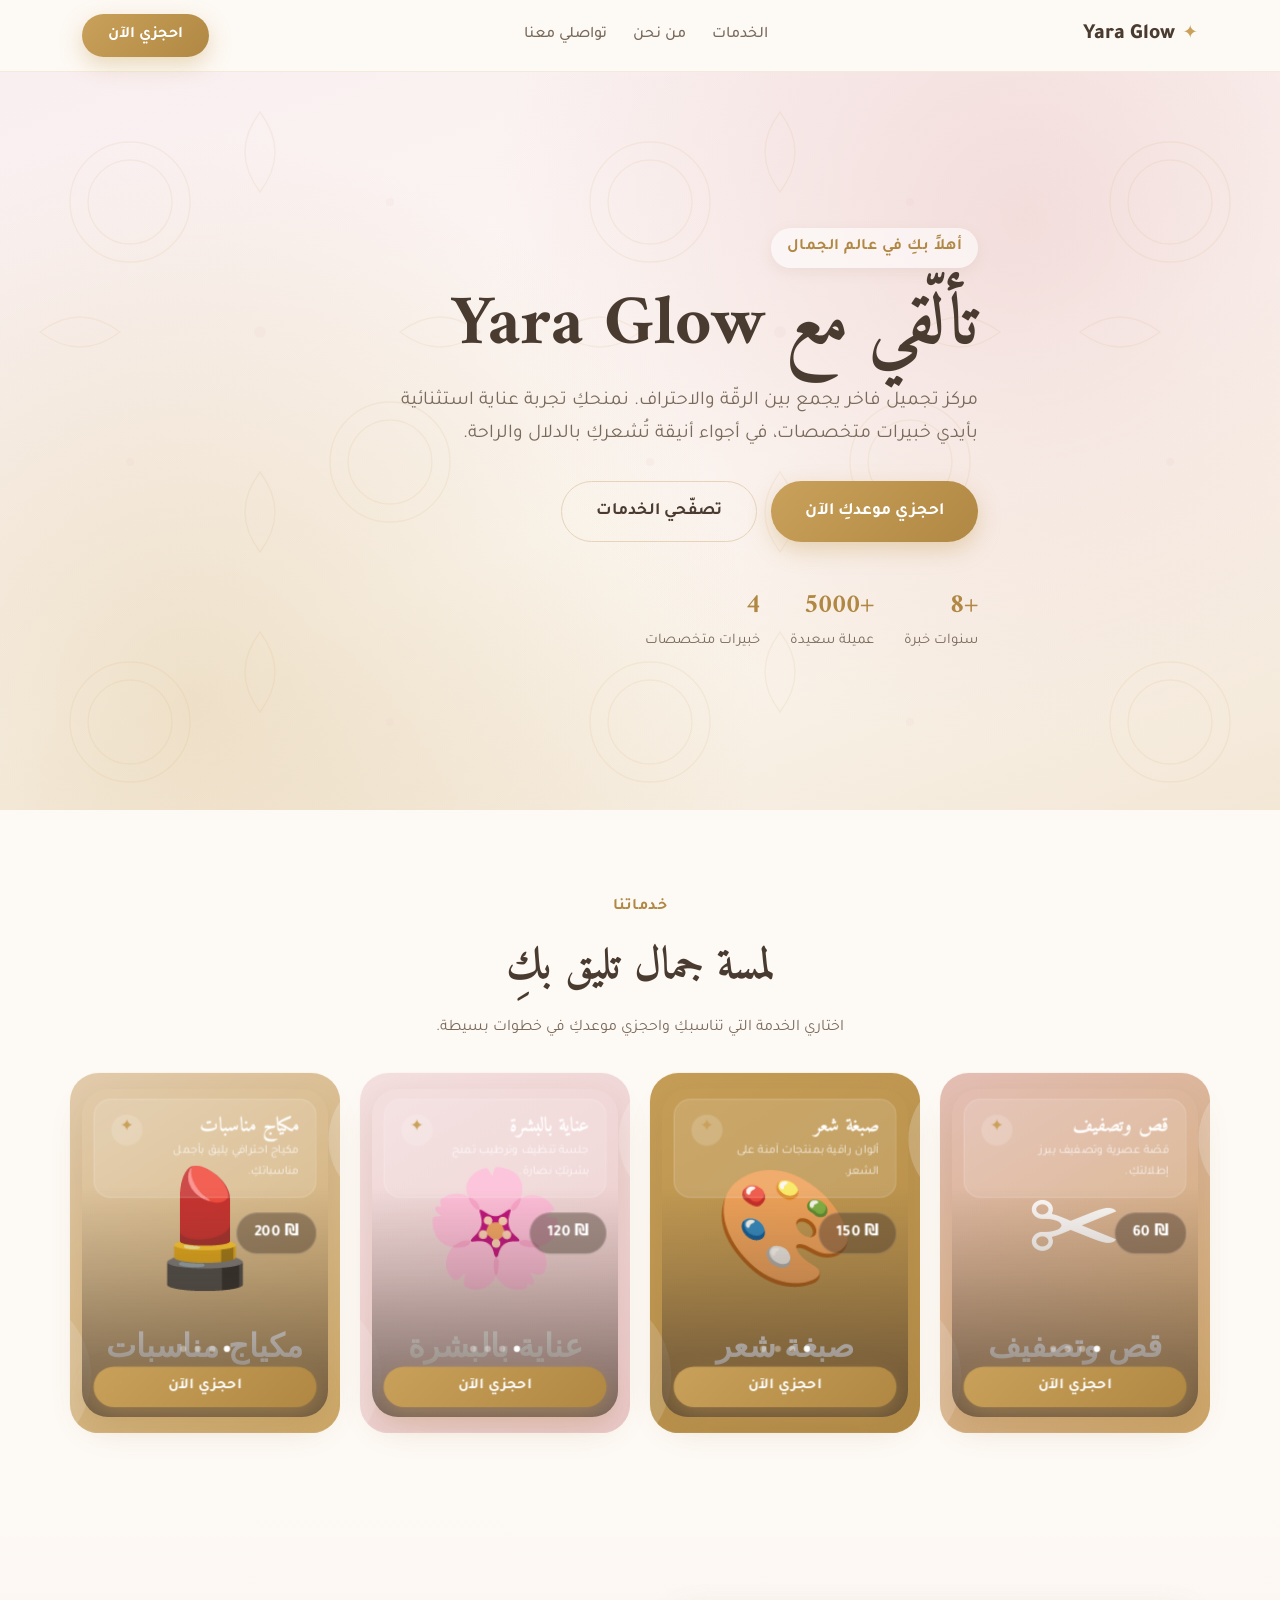
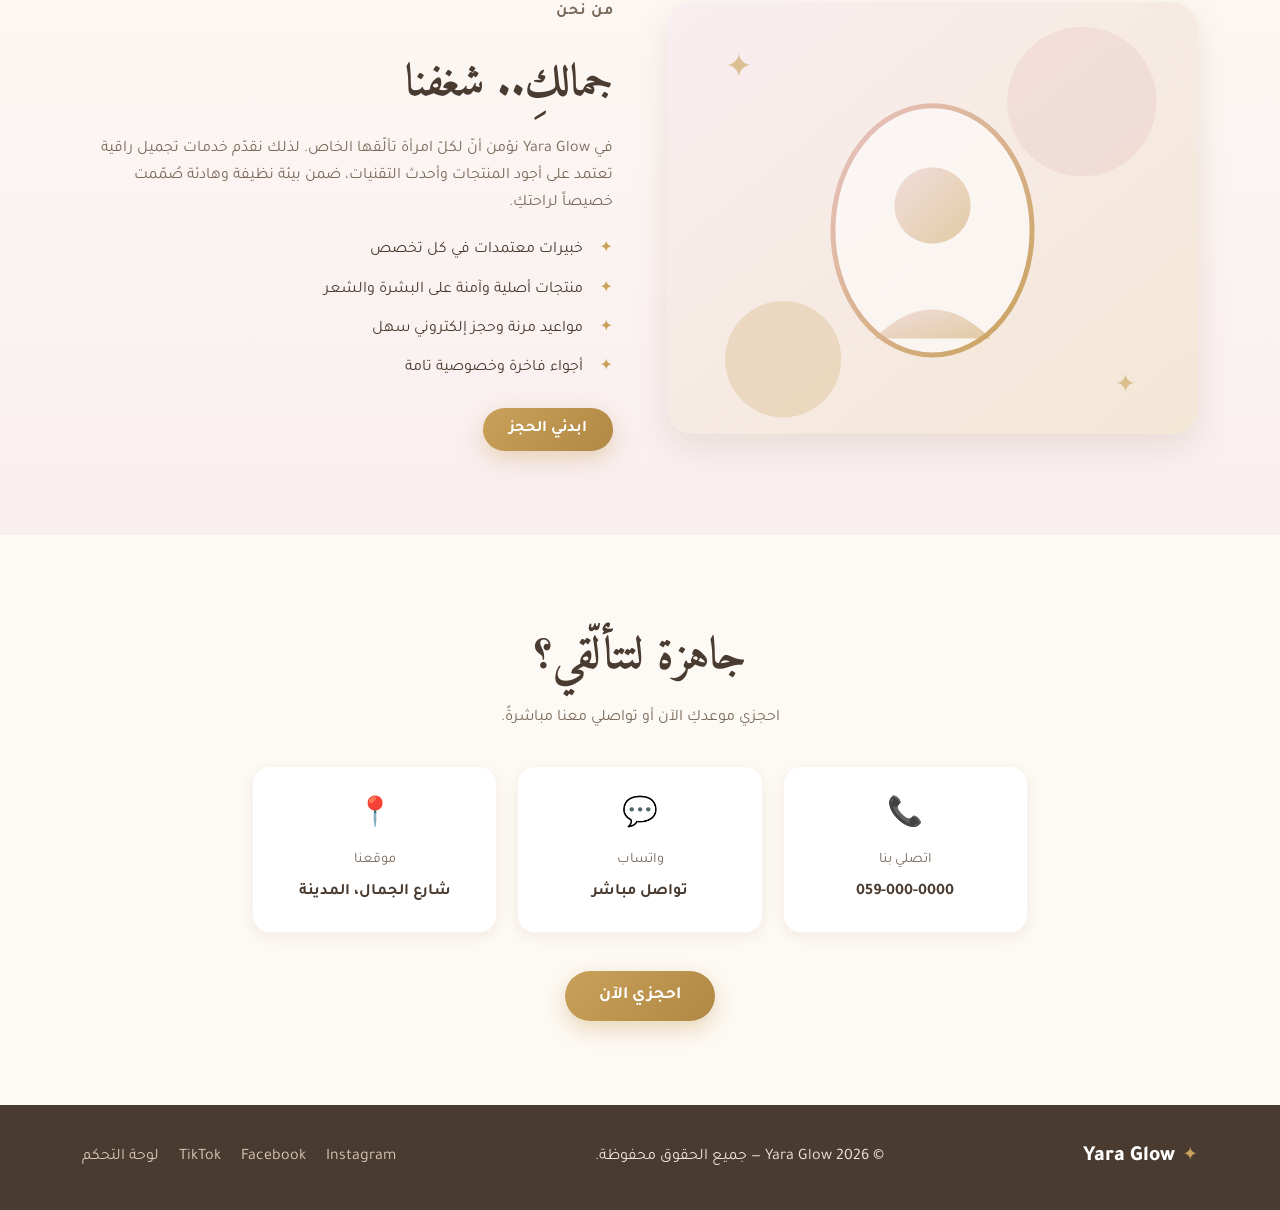
==== index.html @ 736b21a4 "لوحة تحكم احترافية: تنبيهات صوتية، نافذة تفاصيل، إعدادات كاملة، رفع صور، مستخدمون - تباعد أكبر لبطاق" ====
<!DOCTYPE html>
<html lang="ar" dir="rtl">
<head>
  <meta charset="UTF-8" />
  <meta name="viewport" content="width=device-width, initial-scale=1.0" />
  <meta name="description" content="Yara Glow — مركز تجميل فاخر يقدم خدمات العناية بالشعر والبشرة والمكياج بأيدي خبيرات محترفات. احجزي موعدك الآن." />
  <title>Yara Glow | مركز تجميل فاخر</title>
  <link rel="preconnect" href="https://fonts.googleapis.com" />
  <link rel="preconnect" href="https://fonts.gstatic.com" crossorigin />
  <link href="https://fonts.googleapis.com/css2?family=Tajawal:wght@300;400;500;700;800&family=Amiri:wght@400;700&display=swap" rel="stylesheet" />
  <link rel="stylesheet" href="css/styles.css?v=8" />
</head>
<body>

  <!-- ===== Header / Navbar ===== -->
  <header class="site-header" id="top">
    <div class="container header-inner">
      <a href="#top" class="brand">
        <span class="brand-mark">✦</span>
        <span class="brand-name">Yara <em>Glow</em></span>
      </a>
      <nav class="main-nav" aria-label="التنقل الرئيسي">
        <a href="#services">الخدمات</a>
        <a href="#about">من نحن</a>
        <a href="#contact">تواصلي معنا</a>
      </nav>
      <button class="btn btn-primary btn-nav" data-open-booking>احجزي الآن</button>
    </div>
  </header>

  <!-- ===== Hero ===== -->
  <section class="hero">
    <div class="hero-overlay"></div>
    <div class="container hero-content">
      <p class="hero-eyebrow" id="s-heroEyebrow">أهلاً بكِ في عالم الجمال</p>
      <h1 class="hero-title" id="s-heroTitle">تألّقي مع <span>Yara Glow</span></h1>
      <p class="hero-sub" id="s-heroSub">
        مركز تجميل فاخر يجمع بين الرقّة والاحتراف. نمنحكِ تجربة عناية استثنائية
        بأيدي خبيرات متخصصات، في أجواء أنيقة تُشعركِ بالدلال والراحة.
      </p>
      <div class="hero-actions">
        <button class="btn btn-primary btn-lg" data-open-booking>احجزي موعدكِ الآن</button>
        <a href="#services" class="btn btn-ghost btn-lg">تصفّحي الخدمات</a>
      </div>
      <div class="hero-badges">
        <div class="badge"><strong>+8</strong><span>سنوات خبرة</span></div>
        <div class="badge"><strong>+5000</strong><span>عميلة سعيدة</span></div>
        <div class="badge"><strong>4</strong><span>خبيرات متخصصات</span></div>
      </div>
    </div>
  </section>

  <!-- ===== Services ===== -->
  <section class="services" id="services">
    <div class="container">
      <div class="section-head">
        <p class="section-eyebrow">خدماتنا</p>
        <h2 class="section-title" id="s-servicesTitle">لمسة جمال تليق بكِ</h2>
        <p class="section-desc" id="s-servicesDesc">اختاري الخدمة التي تناسبكِ واحجزي موعدكِ في خطوات بسيطة.</p>
      </div>
      <div class="services-grid" id="servicesGrid"><!-- injected by JS --></div>
    </div>
  </section>

  <!-- ===== About ===== -->
  <section class="about" id="about">
    <div class="container about-inner">
      <div class="about-media">
        <img src="assets/about.svg" alt="أجواء مركز Yara Glow الأنيقة" loading="lazy" />
      </div>
      <div class="about-text">
        <p class="section-eyebrow">من نحن</p>
        <h2 class="section-title" id="s-aboutTitle">جمالكِ.. شغفنا</h2>
        <p id="s-aboutText">
          في <strong>Yara Glow</strong> نؤمن أنّ لكلّ امرأة تألّقها الخاص. لذلك نقدّم
          خدمات تجميل راقية تعتمد على أجود المنتجات وأحدث التقنيات، ضمن بيئة نظيفة
          وهادئة صُمّمت خصيصاً لراحتكِ.
        </p>
        <ul class="about-list">
          <li>خبيرات معتمدات في كل تخصص</li>
          <li>منتجات أصلية وآمنة على البشرة والشعر</li>
          <li>مواعيد مرنة وحجز إلكتروني سهل</li>
          <li>أجواء فاخرة وخصوصية تامة</li>
        </ul>
        <button class="btn btn-primary" data-open-booking>ابدئي الحجز</button>
      </div>
    </div>
  </section>

  <!-- ===== Contact / CTA ===== -->
  <section class="contact" id="contact">
    <div class="container contact-inner">
      <h2 class="section-title">جاهزة لتتألّقي؟</h2>
      <p>احجزي موعدكِ الآن أو تواصلي معنا مباشرةً.</p>
      <div class="contact-info">
        <a href="tel:059-000-0000" class="contact-card" id="s-phoneLink">
          <span class="ci-icon">📞</span>
          <span class="ci-label">اتصلي بنا</span>
          <span class="ci-value" id="s-contactPhone">059-000-0000</span>
        </a>
        <a href="https://wa.me/970590000000" class="contact-card" id="s-whatsappLink" target="_blank" rel="noopener">
          <span class="ci-icon">💬</span>
          <span class="ci-label">واتساب</span>
          <span class="ci-value">تواصل مباشر</span>
        </a>
        <div class="contact-card">
          <span class="ci-icon">📍</span>
          <span class="ci-label">موقعنا</span>
          <span class="ci-value" id="s-contactAddress">شارع الجمال، المدينة</span>
        </div>
      </div>
      <button class="btn btn-primary btn-lg" data-open-booking>احجزي الآن</button>
    </div>
  </section>

  <!-- ===== Footer ===== -->
  <footer class="site-footer">
    <div class="container footer-inner">
      <div class="brand">
        <span class="brand-mark">✦</span>
        <span class="brand-name">Yara <em>Glow</em></span>
      </div>
      <p>© <span id="year"></span> Yara Glow — جميع الحقوق محفوظة.</p>
      <div class="footer-social">
        <a href="#" aria-label="إنستغرام">Instagram</a>
        <a href="#" aria-label="فيسبوك">Facebook</a>
        <a href="#" aria-label="تيك توك">TikTok</a>
        <a href="admin.html" aria-label="لوحة التحكم">لوحة التحكم</a>
      </div>
    </div>
  </footer>

  <!-- ===== Booking Modal ===== -->
  <div class="modal" id="bookingModal" aria-hidden="true" role="dialog" aria-modal="true" aria-labelledby="modalTitle">
    <div class="modal-backdrop" data-close-booking></div>
    <div class="modal-dialog">
      <button class="modal-close" data-close-booking aria-label="إغلاق">✕</button>

      <div class="wizard-head">
        <h3 id="modalTitle" class="wizard-title">احجزي موعدكِ</h3>
        <div class="steps" id="stepsIndicator">
          <div class="step is-active" data-step="1"><span>1</span><em>الخدمة</em></div>
          <div class="step" data-step="2"><span>2</span><em>المزوّدة</em></div>
          <div class="step" data-step="3"><span>3</span><em>التاريخ</em></div>
          <div class="step" data-step="4"><span>4</span><em>الوقت</em></div>
          <div class="step" data-step="5"><span>5</span><em>البيانات</em></div>
        </div>
      </div>

      <div class="wizard-body">
        <!-- Step 1: Service -->
        <div class="wizard-step is-active" data-step-panel="1">
          <p class="step-hint">اختاري الخدمة التي ترغبين بها:</p>
          <div class="option-grid" id="serviceOptions"></div>
        </div>

        <!-- Step 2: Provider -->
        <div class="wizard-step" data-step-panel="2">
          <p class="step-hint">المزوّدة المتاحة لهذه الخدمة:</p>
          <div class="option-grid" id="providerOptions"></div>
        </div>

        <!-- Step 3: Date -->
        <div class="wizard-step" data-step-panel="3">
          <p class="step-hint">اختاري تاريخاً من الأيام القادمة:</p>
          <div class="calendar" id="calendar"></div>
        </div>

        <!-- Step 4: Time -->
        <div class="wizard-step" data-step-panel="4">
          <p class="step-hint">اختاري الوقت المناسب لكِ:</p>
          <div class="time-grid" id="timeSlots"></div>
          <div class="empty-times" id="emptyTimes" hidden>لا توجد أوقات متاحة في هذا اليوم، الرجاء اختيار يوم آخر.</div>
        </div>

        <!-- Step 5: Customer details + summary -->
        <div class="wizard-step" data-step-panel="5">
          <div class="review-summary" id="reviewSummary"></div>
          <p class="step-hint">أكملي بياناتكِ لتأكيد الحجز:</p>
          <div class="cust-fields">
            <label class="field">
              <span>الاسم <em>*</em></span>
              <input type="text" id="custName" placeholder="اكتبي اسمكِ الكامل" autocomplete="name" required />
            </label>
            <label class="field">
              <span>رقم الهاتف <em>*</em></span>
              <input type="tel" id="custPhone" placeholder="05x-xxx-xxxx" autocomplete="tel" required />
            </label>
          </div>
          <label class="field field-full">
            <span>ملاحظات <em>(اختياري)</em></span>
            <textarea id="custNotes" rows="3" placeholder="أي تفاصيل تودّين إخبارنا بها..."></textarea>
          </label>
          <p class="form-error" id="formError" hidden></p>
        </div>

        <!-- Confirmation -->
        <div class="wizard-step" data-step-panel="done">
          <div class="booking-success">
            <div class="success-icon">✓</div>
            <h4>تم تأكيد حجزكِ بنجاح!</h4>
            <div class="summary" id="bookingSummary"></div>
            <p class="success-note">سنراسلكِ لتأكيد الموعد. نتطلّع لرؤيتكِ في Yara Glow ✦</p>
            <button class="btn btn-primary" data-close-booking>تم</button>
          </div>
        </div>
      </div>

      <div class="wizard-foot" id="wizardFoot">
        <button class="btn btn-ghost" id="btnBack" disabled>السابق</button>
        <div class="selection-recap" id="selectionRecap"></div>
        <button class="btn btn-primary" id="btnNext" disabled>التالي</button>
      </div>
    </div>
  </div>

  <script src="js/data.js?v=8"></script>
  <script src="js/app.js?v=8"></script>
</body>
</html>
---- css/styles.css ----
/* ===== Yara Glow — Stylesheet (RTL) ===== */
:root {
  --beige-50: #fdf9f4;
  --beige-100: #f7efe4;
  --beige: #f3e7d6;
  --sand: #e7d3ba;
  --gold: #c9a15a;
  --gold-dark: #b08843;
  --rose: #e9c4c4;
  --rose-soft: #f6e4e4;
  --blush: #f9eef0;
  --ink: #4a3b30;
  --ink-soft: #7a6a5c;
  --white: #ffffff;
  --shadow-sm: 0 4px 14px rgba(150, 120, 80, .10);
  --shadow-md: 0 12px 32px rgba(150, 120, 80, .16);
  --shadow-lg: 0 24px 60px rgba(120, 95, 60, .22);
  --radius: 18px;
  --radius-lg: 26px;
  --font: "Tajawal", system-ui, sans-serif;
  --font-display: "Amiri", "Tajawal", serif;
  --maxw: 1160px;
}

* { box-sizing: border-box; margin: 0; padding: 0; }

html { scroll-behavior: smooth; }

body {
  font-family: var(--font);
  color: var(--ink);
  background: var(--beige-50);
  line-height: 1.7;
  -webkit-font-smoothing: antialiased;
  overflow-x: hidden;
}

.container { width: 100%; max-width: var(--maxw); margin-inline: auto; padding-inline: 22px; }

img { max-width: 100%; display: block; }

a { color: inherit; text-decoration: none; }

/* ===== Buttons ===== */
.btn {
  font-family: var(--font);
  font-weight: 700;
  font-size: 1rem;
  border: none;
  cursor: pointer;
  border-radius: 999px;
  padding: 12px 26px;
  transition: transform .18s ease, box-shadow .2s ease, background .2s ease, color .2s ease;
  white-space: nowrap;
}
.btn:active { transform: translateY(1px) scale(.99); }
.btn-primary {
  background: linear-gradient(135deg, var(--gold), var(--gold-dark));
  color: #fff;
  box-shadow: 0 8px 22px rgba(201, 161, 90, .38);
}
.btn-primary:hover { box-shadow: 0 12px 30px rgba(201, 161, 90, .5); transform: translateY(-2px); }
.btn-ghost {
  background: transparent;
  color: var(--ink);
  border: 1.5px solid var(--sand);
}
.btn-ghost:hover { background: var(--beige); border-color: var(--gold); }
.btn-lg { padding: 15px 34px; font-size: 1.08rem; }
.btn[disabled] { opacity: .4; cursor: not-allowed; transform: none; box-shadow: none; }

/* ===== Header ===== */
.site-header {
  position: sticky; top: 0; z-index: 50;
  background: rgba(253, 249, 244, .82);
  backdrop-filter: blur(12px);
  border-bottom: 1px solid rgba(201, 161, 90, .16);
}
.header-inner { display: flex; align-items: center; justify-content: space-between; gap: 18px; padding-block: 14px; }
.brand { display: flex; align-items: center; gap: 8px; font-weight: 800; font-size: 1.35rem; }
.brand-mark { color: var(--gold); font-size: 1.15rem; }
.brand-name em { font-style: normal; color: var(--gold-dark); font-family: var(--font-display); }
.main-nav { display: flex; gap: 26px; font-weight: 500; }
.main-nav a { color: var(--ink-soft); position: relative; padding-block: 4px; }
.main-nav a:hover { color: var(--gold-dark); }
.main-nav a::after {
  content: ""; position: absolute; inset-inline: 0; bottom: -2px; height: 2px;
  background: var(--gold); transform: scaleX(0); transition: transform .2s; transform-origin: right;
}
.main-nav a:hover::after { transform: scaleX(1); }

/* ===== Hero ===== */
.hero {
  position: relative;
  min-height: 82vh;
  display: flex; align-items: center;
  background:
    radial-gradient(circle at 80% 20%, rgba(233, 196, 196, .5), transparent 45%),
    radial-gradient(circle at 15% 85%, rgba(201, 161, 90, .28), transparent 45%),
    linear-gradient(160deg, var(--blush), var(--beige-50) 55%, var(--beige));
  overflow: hidden;
  padding-block: 60px;
}
.hero-overlay {
  position: absolute; inset: 0;
  background-image: url("../assets/hero-pattern.svg");
  background-size: 520px; opacity: .5; pointer-events: none;
}
.hero-content { position: relative; max-width: 720px; }
.hero-eyebrow {
  display: inline-block; font-weight: 700; letter-spacing: .5px;
  color: var(--gold-dark); background: rgba(255,255,255,.6);
  padding: 6px 16px; border-radius: 999px; margin-bottom: 18px;
  box-shadow: var(--shadow-sm);
}
.hero-title { font-family: var(--font-display); font-size: clamp(2.6rem, 6vw, 4.4rem); line-height: 1.15; font-weight: 700; margin-bottom: 18px; }
.hero-title span { color: var(--gold-dark); }
.hero-sub { font-size: clamp(1.02rem, 2.2vw, 1.22rem); color: var(--ink-soft); max-width: 600px; margin-bottom: 30px; }
.hero-actions { display: flex; flex-wrap: wrap; gap: 14px; margin-bottom: 40px; }
.hero-badges { display: flex; flex-wrap: wrap; gap: 30px; }
.badge { display: flex; flex-direction: column; }
.badge strong { font-size: 1.7rem; color: var(--gold-dark); font-family: var(--font-display); }
.badge span { color: var(--ink-soft); font-size: .92rem; }

/* ===== Section heads ===== */
.section-head { text-align: center; max-width: 620px; margin: 0 auto 46px; }
.section-eyebrow { color: var(--gold-dark); font-weight: 700; letter-spacing: .5px; margin-bottom: 8px; }
.section-title { font-family: var(--font-display); font-size: clamp(1.9rem, 4vw, 2.8rem); font-weight: 700; }
.section-desc { color: var(--ink-soft); margin-top: 10px; }

/* ===== Services ===== */
.services { padding-block: 84px; }
.services-grid {
  display: grid;
  grid-template-columns: repeat(4, 1fr); /* four in a row on desktop */
  gap: 50px 44px; justify-items: center;
}

/* ===== Interactive 3D tilt service card ===== */
.service-card {
  position: relative;
  width: 100%; max-width: 260px; aspect-ratio: 9 / 12;
  border-radius: var(--radius-lg);
  box-shadow: var(--shadow-md);
  cursor: pointer;
  transform-style: preserve-3d;
  transform: perspective(1000px) rotateX(0) rotateY(0) scale3d(1,1,1);
  transition: transform .4s ease-in-out, box-shadow .3s ease;
  will-change: transform;
}
.service-card:hover { box-shadow: var(--shadow-lg); }

/* background image / placeholder */
.sc-bg {
  position: absolute; inset: 0; width: 100%; height: 100%;
  object-fit: cover; border-radius: var(--radius-lg);
  transform: translateZ(-20px) scale(1.12);
}
.sc-bg.sc-placeholder {
  display: grid; place-items: center;
  font-family: var(--font-display); font-size: 4.5rem; color: #fff;
  background: linear-gradient(135deg, var(--rose), var(--gold) 65%, var(--gold-dark));
}
/* warm gradient overlay (matches site's ink tone) */
.sc-overlay {
  position: absolute; inset: 0; border-radius: var(--radius-lg);
  background: linear-gradient(to top, rgba(74,59,48,.72), rgba(74,59,48,.22) 45%, transparent 70%);
}

/* content layer lifted in 3D */
.sc-content {
  position: absolute; inset: 0; padding: 16px;
  display: flex; flex-direction: column;
  transform: translateZ(40px);
}

/* glassmorphism header */
.sc-glass {
  display: flex; align-items: flex-start; justify-content: space-between; gap: 10px;
  border: 1px solid rgba(255,255,255,.18);
  background: rgba(255,255,255,.12);
  backdrop-filter: blur(10px); -webkit-backdrop-filter: blur(10px);
  border-radius: 16px; padding: 14px 16px;
}
.sc-name { font-family: var(--font-display); font-size: 1.2rem; font-weight: 700; color: #fff; line-height: 1.2; }
.sc-desc { font-size: .74rem; color: rgba(255,255,255,.82); margin-top: 2px; }
.sc-logo {
  flex-shrink: 0; width: 30px; height: 30px; border-radius: 50%;
  display: grid; place-items: center; color: var(--gold);
  background: rgba(255,255,255,.16); font-size: 1rem;
}

/* price pill */
.sc-price-tag {
  align-self: flex-start; margin-top: 14px;
  background: rgba(74,59,48,.45); color: #fff; font-weight: 700;
  padding: 6px 16px; border-radius: 999px; font-size: .95rem;
  backdrop-filter: blur(4px); -webkit-backdrop-filter: blur(4px);
  border: 1px solid rgba(255,255,255,.14);
}

.sc-footer { margin-top: auto; display: flex; flex-direction: column; align-items: center; gap: 14px; }
.sc-book {
  width: 100%;
  background: linear-gradient(135deg, var(--gold), var(--gold-dark));
  color: #fff; font-weight: 700; border: none; cursor: pointer;
  padding: 11px; border-radius: 999px; font-family: var(--font); font-size: .92rem;
  box-shadow: 0 8px 22px rgba(201,161,90,.4); transition: transform .18s, box-shadow .2s;
}
.sc-book:hover { transform: translateY(-2px); box-shadow: 0 12px 28px rgba(201,161,90,.55); }
.sc-dots { display: flex; gap: 8px; justify-content: center; }
.sc-dots i { width: 6px; height: 6px; border-radius: 50%; background: rgba(255,255,255,.35); }
.sc-dots i.on { background: #fff; }

/* ===== About ===== */
.about { padding-block: 84px; background: linear-gradient(180deg, var(--beige-50), var(--blush)); }
.about-inner { display: grid; grid-template-columns: 1fr 1fr; gap: 54px; align-items: center; }
.about-media img { border-radius: var(--radius-lg); box-shadow: var(--shadow-md); width: 100%; }
.about-text .section-title { text-align: start; }
.about-text > p { color: var(--ink-soft); margin: 14px 0 20px; }
.about-list { list-style: none; display: grid; gap: 12px; margin-bottom: 26px; }
.about-list li { position: relative; padding-inline-start: 30px; }
.about-list li::before {
  content: "✦"; color: var(--gold); position: absolute; inset-inline-start: 0; font-size: 1rem;
}

/* ===== Contact ===== */
.contact { padding-block: 84px; }
.contact-inner { text-align: center; max-width: 820px; margin-inline: auto; }
.contact-inner > p { color: var(--ink-soft); margin: 10px 0 34px; }
.contact-info { display: grid; grid-template-columns: repeat(auto-fit, minmax(200px, 1fr)); gap: 20px; margin-bottom: 38px; }
.contact-card {
  background: var(--white); border-radius: var(--radius); padding: 26px 18px;
  box-shadow: var(--shadow-sm); display: flex; flex-direction: column; gap: 6px; align-items: center;
  border: 1px solid rgba(201,161,90,.1); transition: transform .2s, box-shadow .2s;
}
a.contact-card:hover { transform: translateY(-4px); box-shadow: var(--shadow-md); }
.ci-icon { font-size: 1.8rem; }
.ci-label { color: var(--ink-soft); font-size: .9rem; }
.ci-value { font-weight: 700; }

/* ===== Footer ===== */
.site-footer { background: var(--ink); color: #f0e6da; padding-block: 34px; }
.footer-inner { display: flex; flex-wrap: wrap; align-items: center; justify-content: space-between; gap: 16px; }
.site-footer .brand { color: #fff; }
.site-footer .brand-name em { color: var(--gold); }
.footer-social { display: flex; gap: 20px; }
.footer-social a { color: #d8c9b6; transition: color .2s; }
.footer-social a:hover { color: var(--gold); }

/* ===== Modal / Wizard ===== */
.modal { position: fixed; inset: 0; z-index: 100; display: none; }
.modal.is-open { display: block; }
.modal-backdrop { position: absolute; inset: 0; background: rgba(74, 59, 48, .55); backdrop-filter: blur(4px); animation: fade .25s; }
.modal-dialog {
  position: relative; z-index: 1;
  width: min(620px, 94vw);
  max-height: 92vh; overflow-y: auto;
  margin: 4vh auto;
  background: var(--beige-50);
  border-radius: var(--radius-lg);
  box-shadow: var(--shadow-lg);
  animation: pop .3s ease;
}
@keyframes fade { from { opacity: 0; } }
@keyframes pop { from { opacity: 0; transform: translateY(20px) scale(.98); } }
.modal-close {
  position: absolute; inset-block-start: 16px; inset-inline-start: 16px;
  width: 38px; height: 38px; border-radius: 50%; border: none; cursor: pointer;
  background: var(--white); color: var(--ink); font-size: 1rem; box-shadow: var(--shadow-sm);
  transition: background .2s; z-index: 3;
}
.modal-close:hover { background: var(--rose-soft); }

.wizard-head { padding: 28px 26px 6px; text-align: center; }
.wizard-title { font-family: var(--font-display); font-size: 1.7rem; margin-bottom: 20px; }
.steps { display: flex; justify-content: space-between; gap: 6px; position: relative; }
.steps::before {
  content: ""; position: absolute; top: 17px; inset-inline: 30px; height: 2px;
  background: var(--sand); z-index: 0;
}
.step { position: relative; z-index: 1; display: flex; flex-direction: column; align-items: center; gap: 6px; flex: 1; }
.step span {
  width: 36px; height: 36px; border-radius: 50%; display: grid; place-items: center;
  background: var(--white); border: 2px solid var(--sand); color: var(--ink-soft);
  font-weight: 800; transition: all .25s;
}
.step em { font-style: normal; font-size: .82rem; color: var(--ink-soft); }
.step.is-active span { background: var(--gold); border-color: var(--gold); color: #fff; box-shadow: 0 6px 16px rgba(201,161,90,.4); }
.step.is-done span { background: var(--gold-dark); border-color: var(--gold-dark); color: #fff; }
.step.is-active em, .step.is-done em { color: var(--gold-dark); font-weight: 700; }

.wizard-body { padding: 22px 26px; }
.wizard-step { display: none; animation: fade .3s; }
.wizard-step.is-active { display: block; }
.step-hint { color: var(--ink-soft); margin-bottom: 16px; }

/* Option grids (service / provider) */
.option-grid { display: grid; grid-template-columns: repeat(auto-fit, minmax(210px, 1fr)); gap: 14px; }
.option {
  text-align: start; background: var(--white); border: 2px solid transparent;
  border-radius: var(--radius); padding: 16px 18px; cursor: pointer;
  box-shadow: var(--shadow-sm); transition: all .18s; display: flex; gap: 14px; align-items: center;
  font-family: var(--font);
}
.option:hover { border-color: var(--sand); transform: translateY(-2px); }
.option.is-selected { border-color: var(--gold); background: var(--blush); box-shadow: 0 8px 22px rgba(201,161,90,.28); }
.option .opt-avatar {
  width: 46px; height: 46px; border-radius: 50%; flex-shrink: 0;
  display: grid; place-items: center; font-weight: 800; color: #fff; font-size: 1.05rem;
  background: linear-gradient(135deg, var(--rose), var(--gold));
}
.opt-text b { display: block; font-size: 1.06rem; }
.opt-text small { color: var(--ink-soft); }

/* Calendar */
.calendar { background: var(--white); border-radius: var(--radius); padding: 18px; box-shadow: var(--shadow-sm); }
.cal-head { display: flex; align-items: center; justify-content: space-between; margin-bottom: 14px; }
.cal-title { font-weight: 800; font-size: 1.1rem; }
.cal-nav { display: flex; gap: 8px; }
.cal-nav button {
  width: 34px; height: 34px; border-radius: 10px; border: 1.5px solid var(--sand);
  background: var(--beige-50); cursor: pointer; font-size: 1rem; color: var(--ink); transition: all .18s;
}
.cal-nav button:hover:not([disabled]) { background: var(--beige); border-color: var(--gold); }
.cal-nav button[disabled] { opacity: .35; cursor: not-allowed; }
.cal-grid { display: grid; grid-template-columns: repeat(7, 1fr); gap: 6px; }
.cal-dow { text-align: center; font-size: .78rem; color: var(--ink-soft); font-weight: 700; padding-block: 4px; }
.cal-day {
  aspect-ratio: 1; border: none; background: var(--beige-50); border-radius: 12px;
  cursor: pointer; font-family: var(--font); font-weight: 600; color: var(--ink);
  transition: all .16s; font-size: .98rem;
}
.cal-day:hover:not([disabled]) { background: var(--rose-soft); }
.cal-day[disabled] { opacity: .28; cursor: not-allowed; }
.cal-day.is-closed { text-decoration: line-through; }
.cal-day.is-today { outline: 2px dashed var(--gold); outline-offset: -2px; }
.cal-day.is-selected { background: var(--gold); color: #fff; box-shadow: 0 6px 16px rgba(201,161,90,.4); }
.cal-empty { visibility: hidden; }

/* Time slots */
.time-grid { display: grid; grid-template-columns: repeat(auto-fill, minmax(96px, 1fr)); gap: 12px; }
.time-slot {
  padding: 12px 8px; border-radius: 12px; border: 2px solid transparent;
  background: var(--white); box-shadow: var(--shadow-sm); cursor: pointer;
  font-family: var(--font); font-weight: 700; color: var(--ink); text-align: center; transition: all .16s;
}
.time-slot:hover:not([disabled]) { border-color: var(--sand); transform: translateY(-2px); }
.time-slot.is-selected { border-color: var(--gold); background: var(--blush); }
.time-slot[disabled] { opacity: .3; cursor: not-allowed; text-decoration: line-through; }
.empty-times { text-align: center; color: var(--ink-soft); padding: 26px; }

/* Customer fields */
.cust-fields { display: grid; grid-template-columns: 1fr 1fr; gap: 14px; margin-top: 20px; }
.field { display: flex; flex-direction: column; gap: 6px; }
.field span { font-size: .9rem; font-weight: 700; color: var(--ink); }
.field span em { font-style: normal; font-weight: 400; color: var(--ink-soft); }
.field input {
  font-family: var(--font); font-size: 1rem; padding: 11px 14px;
  border: 1.5px solid var(--sand); border-radius: 12px; background: var(--white);
  color: var(--ink); transition: border-color .18s, box-shadow .18s;
}
.field input:focus { outline: none; border-color: var(--gold); box-shadow: 0 0 0 3px rgba(201,161,90,.18); }
@media (max-width: 520px) { .cust-fields { grid-template-columns: 1fr; } }

.field-full { margin-top: 14px; }
.field textarea {
  font-family: var(--font); font-size: 1rem; padding: 11px 14px; resize: vertical;
  border: 1.5px solid var(--sand); border-radius: 12px; background: var(--white);
  color: var(--ink); transition: border-color .18s, box-shadow .18s;
}
.field textarea:focus { outline: none; border-color: var(--gold); box-shadow: 0 0 0 3px rgba(201,161,90,.18); }
.field span em { color: var(--gold-dark); }
.form-error { color: #c0392b; font-weight: 700; margin-top: 12px; }

/* Review summary (step 5) */
.review-summary {
  background: var(--white); border-radius: var(--radius); padding: 16px 20px;
  box-shadow: var(--shadow-sm); margin-bottom: 20px; border: 1px solid rgba(201,161,90,.14);
}
.review-summary h4 { font-family: var(--font-display); font-size: 1.15rem; margin-bottom: 10px; color: var(--gold-dark); }
.review-summary .row { display: flex; justify-content: space-between; padding-block: 7px; border-bottom: 1px dashed var(--sand); }
.review-summary .row:last-child { border-bottom: none; }
.review-summary .row span { color: var(--ink-soft); }
.review-summary .row b { font-weight: 700; }

/* Success */
.booking-success { text-align: center; padding: 14px 6px; }
.success-icon {
  width: 72px; height: 72px; border-radius: 50%; margin: 0 auto 18px;
  display: grid; place-items: center; font-size: 2rem; color: #fff;
  background: linear-gradient(135deg, var(--gold), var(--gold-dark));
  box-shadow: 0 10px 26px rgba(201,161,90,.45); animation: pop .4s;
}
.booking-success h4 { font-family: var(--font-display); font-size: 1.5rem; margin-bottom: 16px; }
.summary { background: var(--white); border-radius: var(--radius); padding: 18px 20px; box-shadow: var(--shadow-sm); text-align: start; margin-bottom: 16px; }
.summary .row { display: flex; justify-content: space-between; padding-block: 7px; border-bottom: 1px dashed var(--sand); }
.summary .row:last-child { border-bottom: none; }
.summary .row span { color: var(--ink-soft); }
.summary .row b { font-weight: 700; }
.success-note { color: var(--ink-soft); margin-bottom: 20px; }

/* Wizard footer */
.wizard-foot {
  display: flex; align-items: center; justify-content: space-between; gap: 12px;
  padding: 18px 26px 26px; border-top: 1px solid rgba(201,161,90,.14);
}
.selection-recap { flex: 1; text-align: center; color: var(--ink-soft); font-size: .9rem; }

/* ===== Responsive ===== */
@media (max-width: 1024px) {
  .services-grid { grid-template-columns: repeat(2, 1fr); gap: 34px 24px; }
}
@media (max-width: 860px) {
  .about-inner { grid-template-columns: 1fr; gap: 34px; }
  .about-media { order: -1; }
  .main-nav { display: none; }
}
@media (max-width: 620px) {
  .btn-nav { padding: 10px 18px; font-size: .92rem; }
  .hero { min-height: auto; padding-block: 64px 54px; }
  .hero-badges { gap: 22px; }
  .services, .about, .contact { padding-block: 60px; }
  .step em { font-size: .72rem; }
  .wizard-head, .wizard-body, .wizard-foot { padding-inline: 18px; }
  .footer-inner { flex-direction: column; text-align: center; }
}
@media (max-width: 540px) {
  /* two smaller cards per row on phones, sized to fit */
  .services-grid { grid-template-columns: repeat(2, 1fr); gap: 18px 14px; }
  .service-card { max-width: 100%; }
  .sc-content { padding: 12px; }
  .sc-name { font-size: 1rem; }
  .sc-glass { padding: 10px 12px; }
  .sc-book { padding: 10px; font-size: .85rem; }
  .sc-price-tag { font-size: .82rem; padding: 5px 12px; }
}
@media (max-width: 340px) {
  .services-grid { grid-template-columns: 1fr; }
}
@media (max-width: 380px) {
  .step em { display: none; }
}
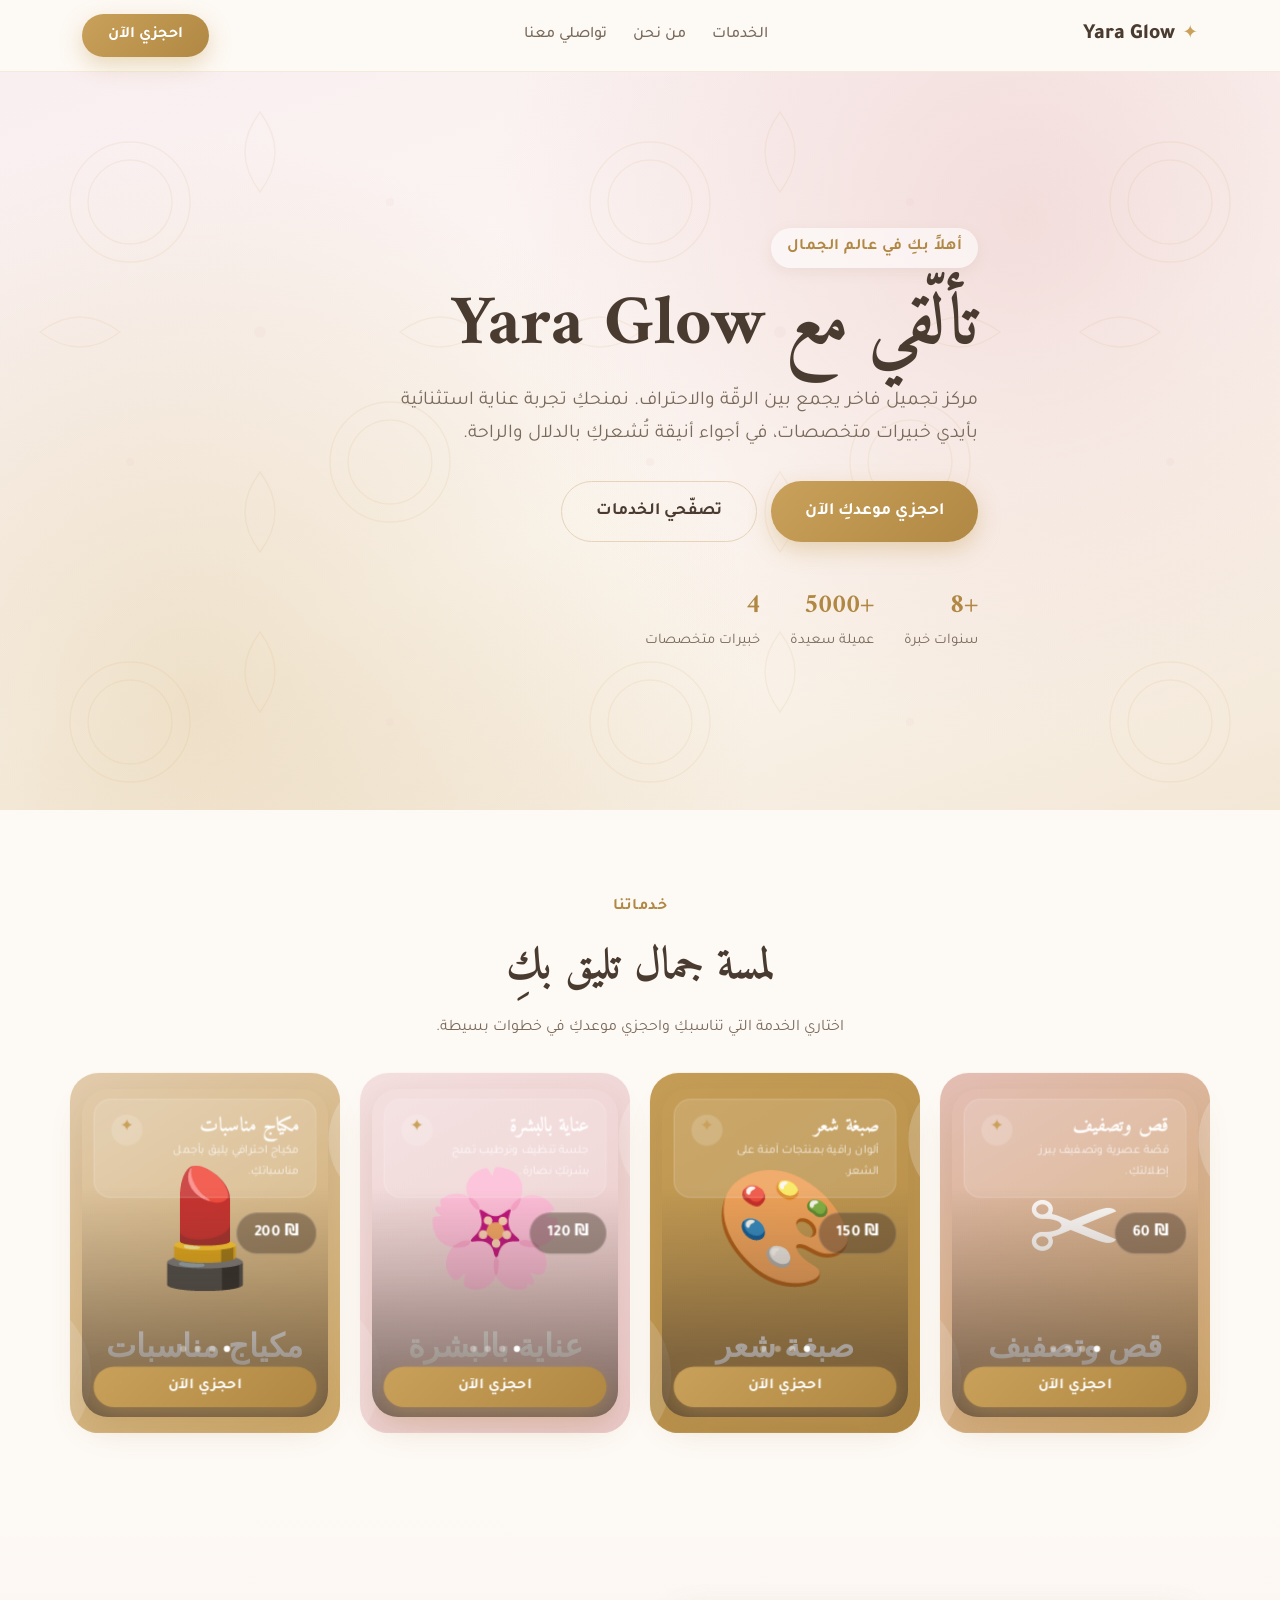
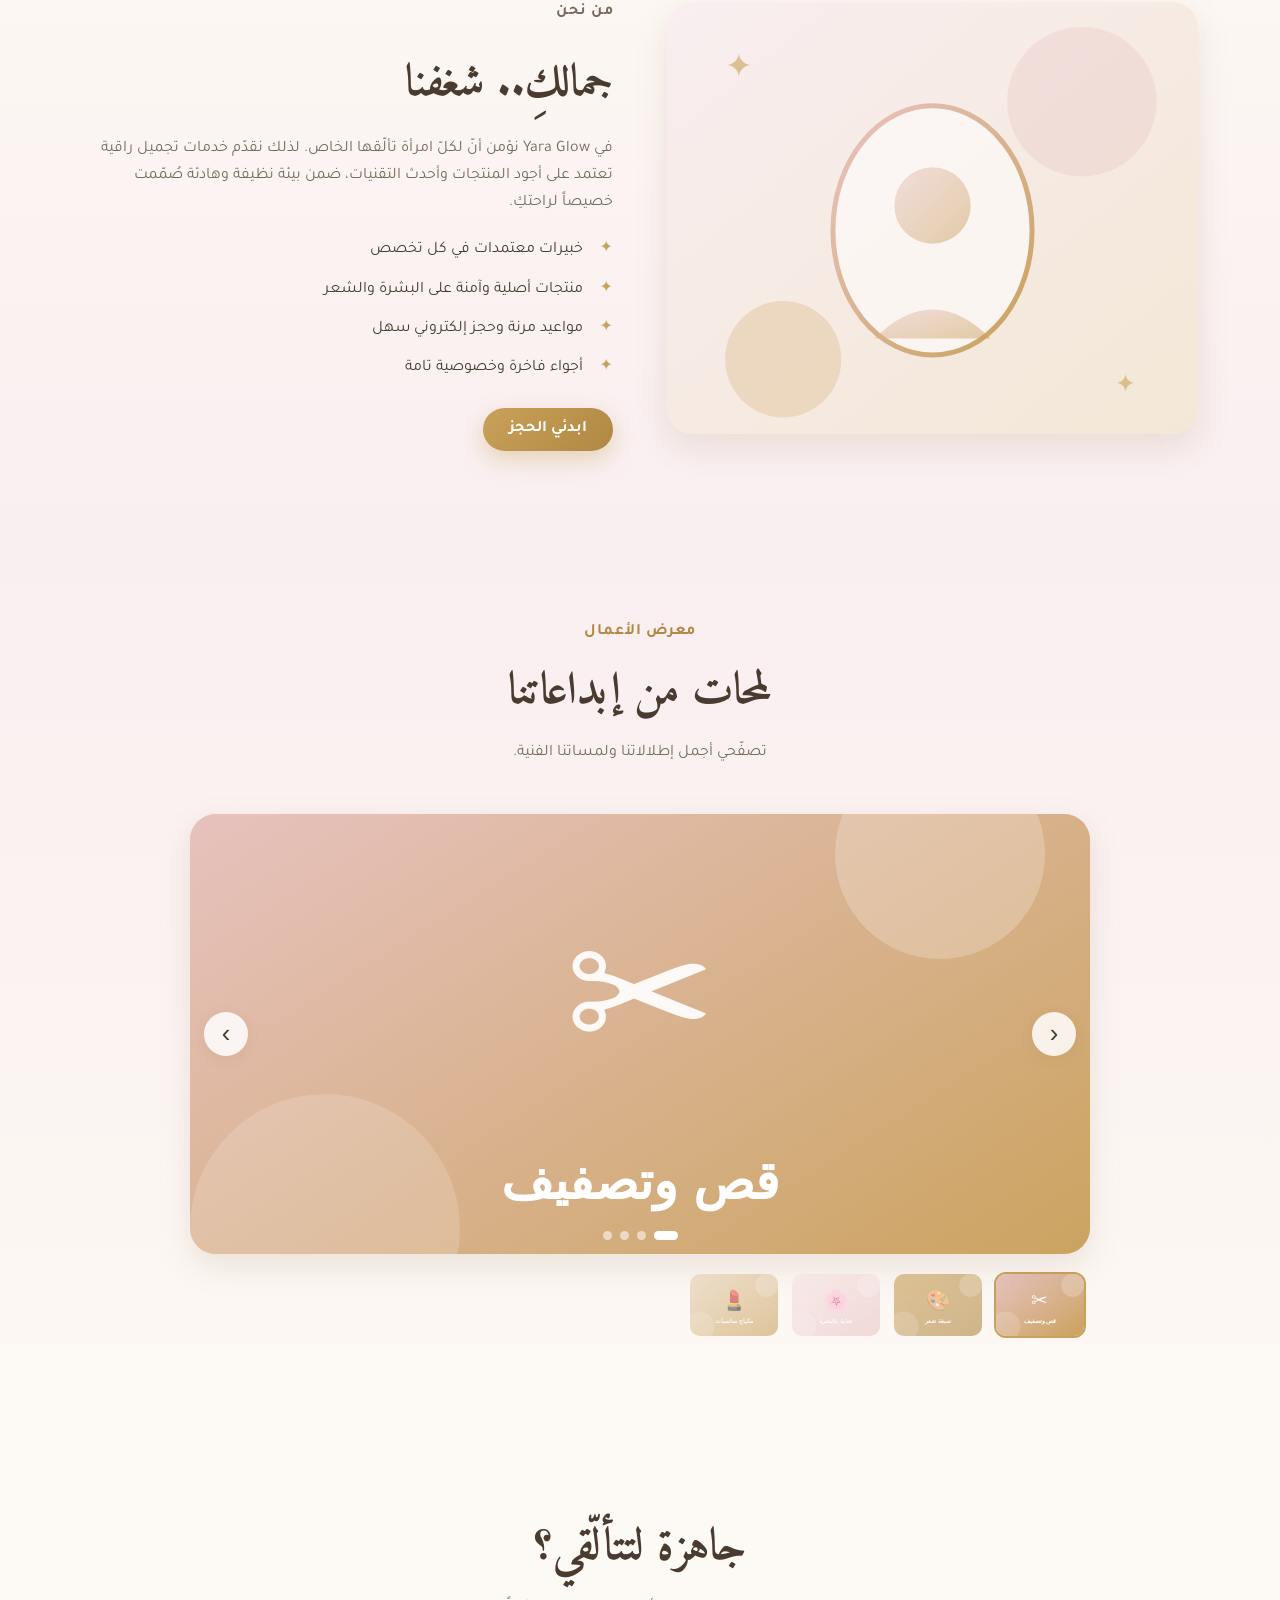
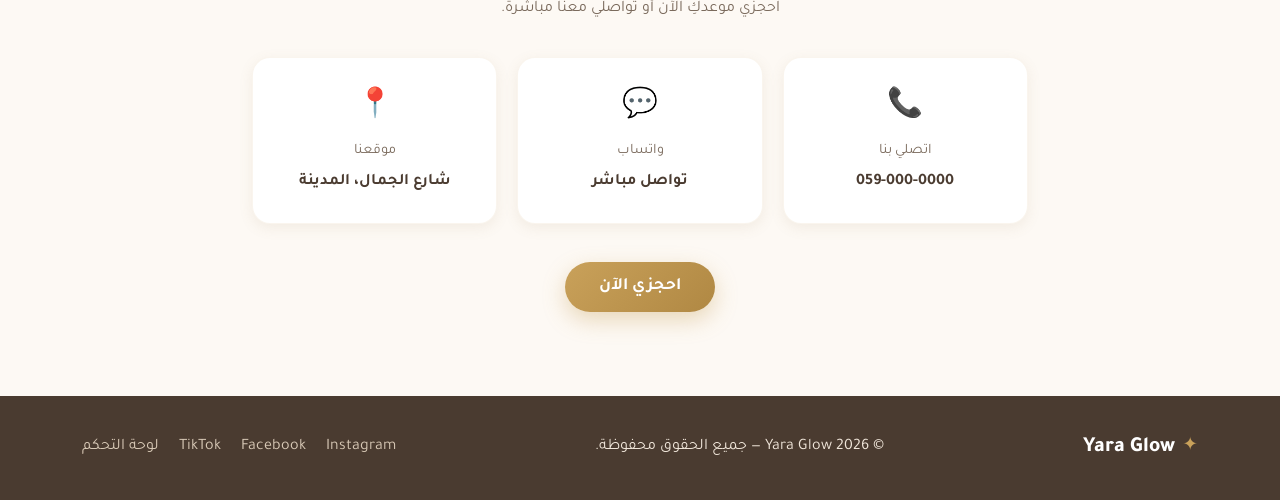
==== commit d1b642e4: "إضافة معرض صور بشريط متحرك تلقائي (كل 3 ثوانٍ، لا نهائي) مع رفع الصور من اللوحة - قسم معرض في الواجه" ====
--- a/index.html
+++ b/index.html
@@ -8,7 +8,7 @@
   <link rel="preconnect" href="https://fonts.googleapis.com" />
   <link rel="preconnect" href="https://fonts.gstatic.com" crossorigin />
   <link href="https://fonts.googleapis.com/css2?family=Tajawal:wght@300;400;500;700;800&family=Amiri:wght@400;700&display=swap" rel="stylesheet" />
-  <link rel="stylesheet" href="css/styles.css?v=8" />
+  <link rel="stylesheet" href="css/styles.css?v=9" />
 </head>
 <body>
 
@@ -83,6 +83,26 @@
           <li>أجواء فاخرة وخصوصية تامة</li>
         </ul>
         <button class="btn btn-primary" data-open-booking>ابدئي الحجز</button>
+      </div>
+    </div>
+  </section>
+
+  <!-- ===== Gallery Slider ===== -->
+  <section class="gallery" id="gallery">
+    <div class="container">
+      <div class="section-head">
+        <p class="section-eyebrow">معرض الأعمال</p>
+        <h2 class="section-title" id="s-galleryTitle">لمحات من إبداعاتنا</h2>
+        <p class="section-desc" id="s-galleryDesc">تصفّحي أجمل إطلالاتنا ولمساتنا الفنية.</p>
+      </div>
+      <div class="slider" id="slider">
+        <div class="slider-main" id="sliderMain">
+          <button class="slider-arrow prev" id="sliderPrev" aria-label="السابق">‹</button>
+          <div class="slider-track" id="sliderTrack"></div>
+          <button class="slider-arrow next" id="sliderNext" aria-label="التالي">›</button>
+          <div class="slider-dots" id="sliderDots"></div>
+        </div>
+        <div class="slider-thumbs" id="sliderThumbs"></div>
       </div>
     </div>
   </section>
@@ -214,7 +234,7 @@
     </div>
   </div>
 
-  <script src="js/data.js?v=8"></script>
-  <script src="js/app.js?v=8"></script>
+  <script src="js/data.js?v=9"></script>
+  <script src="js/app.js?v=9"></script>
 </body>
 </html>
--- a/css/styles.css
+++ b/css/styles.css
@@ -224,6 +224,39 @@
   content: "✦"; color: var(--gold); position: absolute; inset-inline-start: 0; font-size: 1rem;
 }
 
+/* ===== Gallery Slider ===== */
+.gallery { padding-block: 84px; background: linear-gradient(180deg, var(--blush), var(--beige-50)); }
+.slider { max-width: 900px; margin-inline: auto; }
+.slider-main { position: relative; border-radius: var(--radius-lg); overflow: hidden; box-shadow: var(--shadow-md); background: var(--sand); }
+.slider-track { display: flex; transition: transform .6s cubic-bezier(.4,0,.2,1); }
+.slider-slide { min-width: 100%; height: clamp(280px, 45vw, 440px); }
+.slider-slide img { width: 100%; height: 100%; object-fit: cover; display: block; }
+.slider-arrow {
+  position: absolute; top: 50%; transform: translateY(-50%); z-index: 3;
+  width: 44px; height: 44px; border-radius: 50%; border: none; cursor: pointer;
+  background: rgba(255,255,255,.85); color: var(--ink); font-size: 1.6rem; line-height: 1;
+  box-shadow: var(--shadow-sm); transition: background .2s, transform .2s;
+}
+.slider-arrow:hover { background: #fff; }
+.slider-arrow.prev { inset-inline-start: 14px; }
+.slider-arrow.next { inset-inline-end: 14px; }
+.slider-dots { position: absolute; inset-block-end: 14px; inset-inline: 0; display: flex; gap: 8px; justify-content: center; z-index: 3; }
+.slider-dots button { width: 9px; height: 9px; border-radius: 50%; border: none; cursor: pointer; background: rgba(255,255,255,.55); transition: all .2s; }
+.slider-dots button.active { background: #fff; width: 24px; border-radius: 6px; }
+.slider-thumbs { display: flex; gap: 10px; margin-top: 14px; overflow-x: auto; padding: 4px; scrollbar-width: thin; }
+.slider-thumbs button {
+  flex: 0 0 auto; width: 92px; height: 66px; border-radius: 12px; overflow: hidden; cursor: pointer;
+  border: 2px solid transparent; background: none; padding: 0; opacity: .6; transition: opacity .2s, border-color .2s;
+}
+.slider-thumbs button img { width: 100%; height: 100%; object-fit: cover; }
+.slider-thumbs button.active { opacity: 1; border-color: var(--gold); }
+.slider-thumbs button:hover { opacity: 1; }
+.gallery-empty { text-align: center; color: var(--ink-soft); padding: 40px; }
+@media (max-width: 540px) {
+  .slider-thumbs button { width: 68px; height: 50px; }
+  .slider-arrow { width: 38px; height: 38px; font-size: 1.3rem; }
+}
+
 /* ===== Contact ===== */
 .contact { padding-block: 84px; }
 .contact-inner { text-align: center; max-width: 820px; margin-inline: auto; }
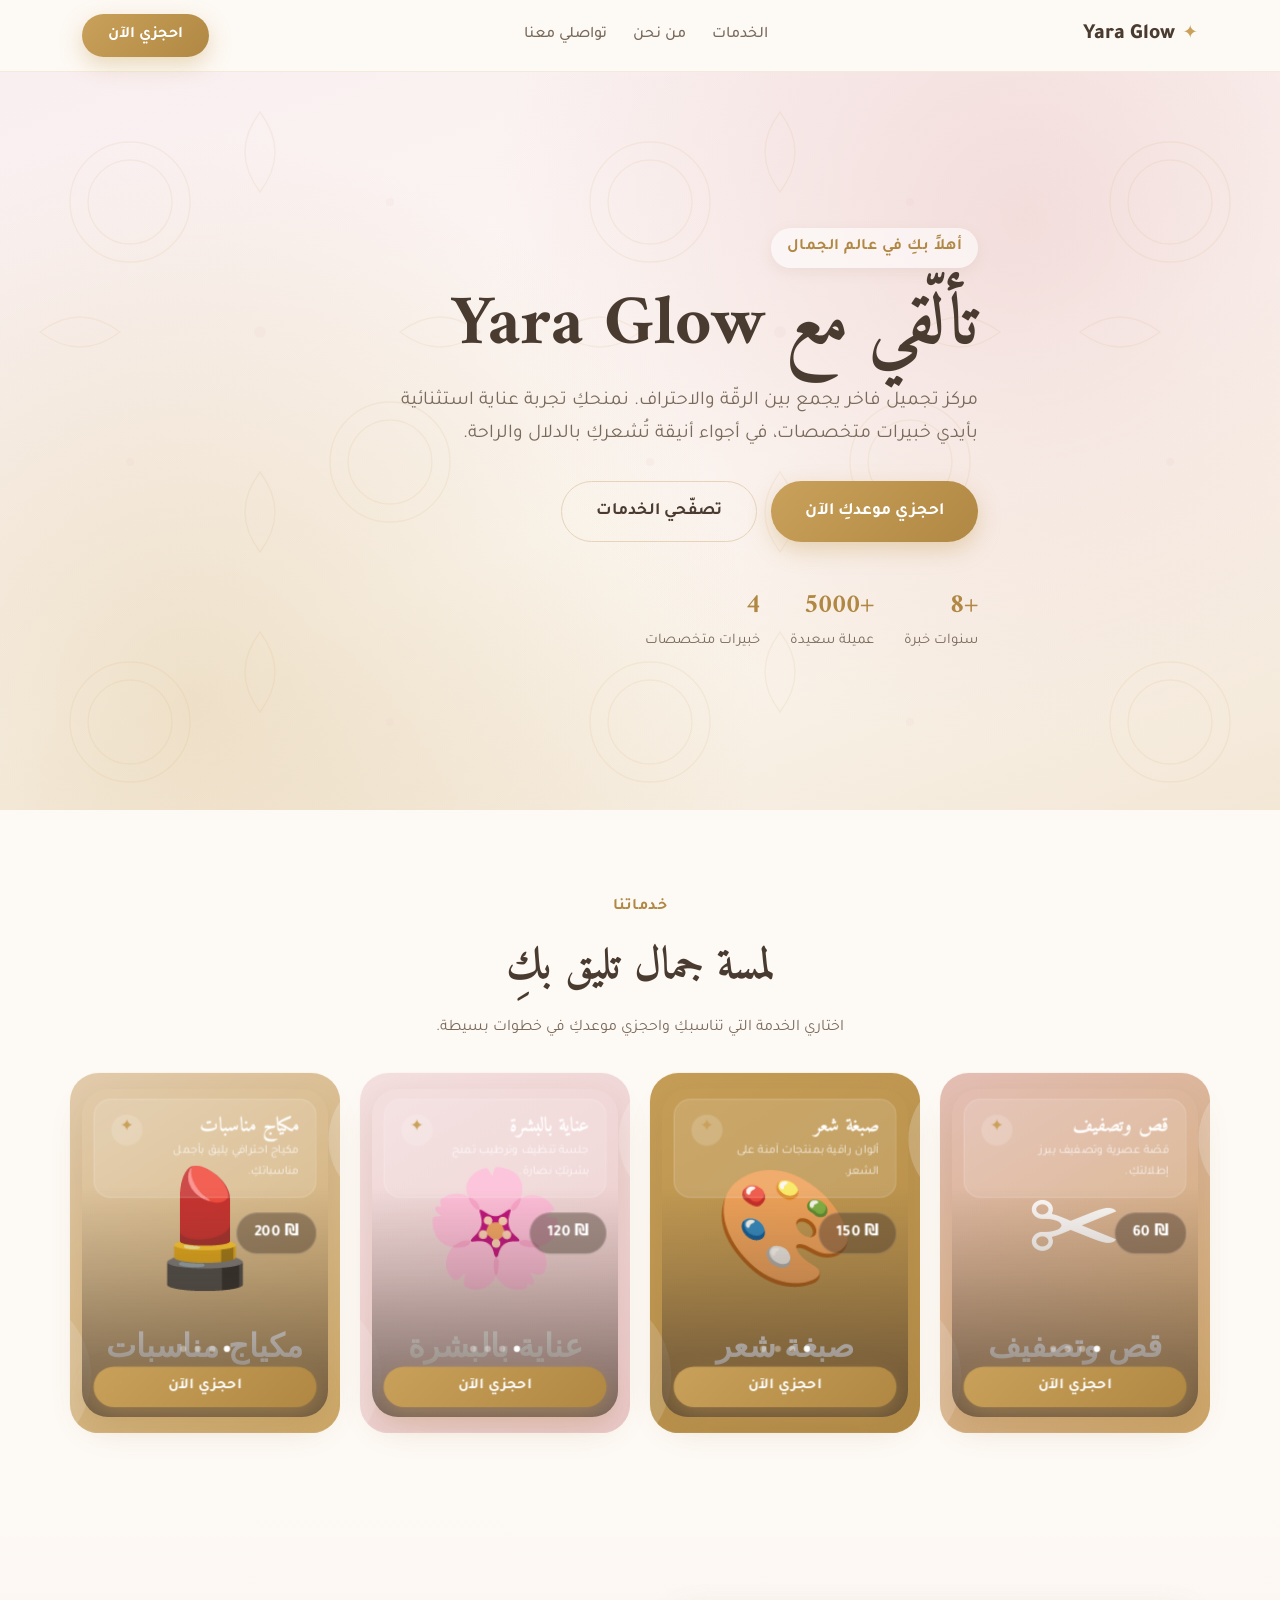
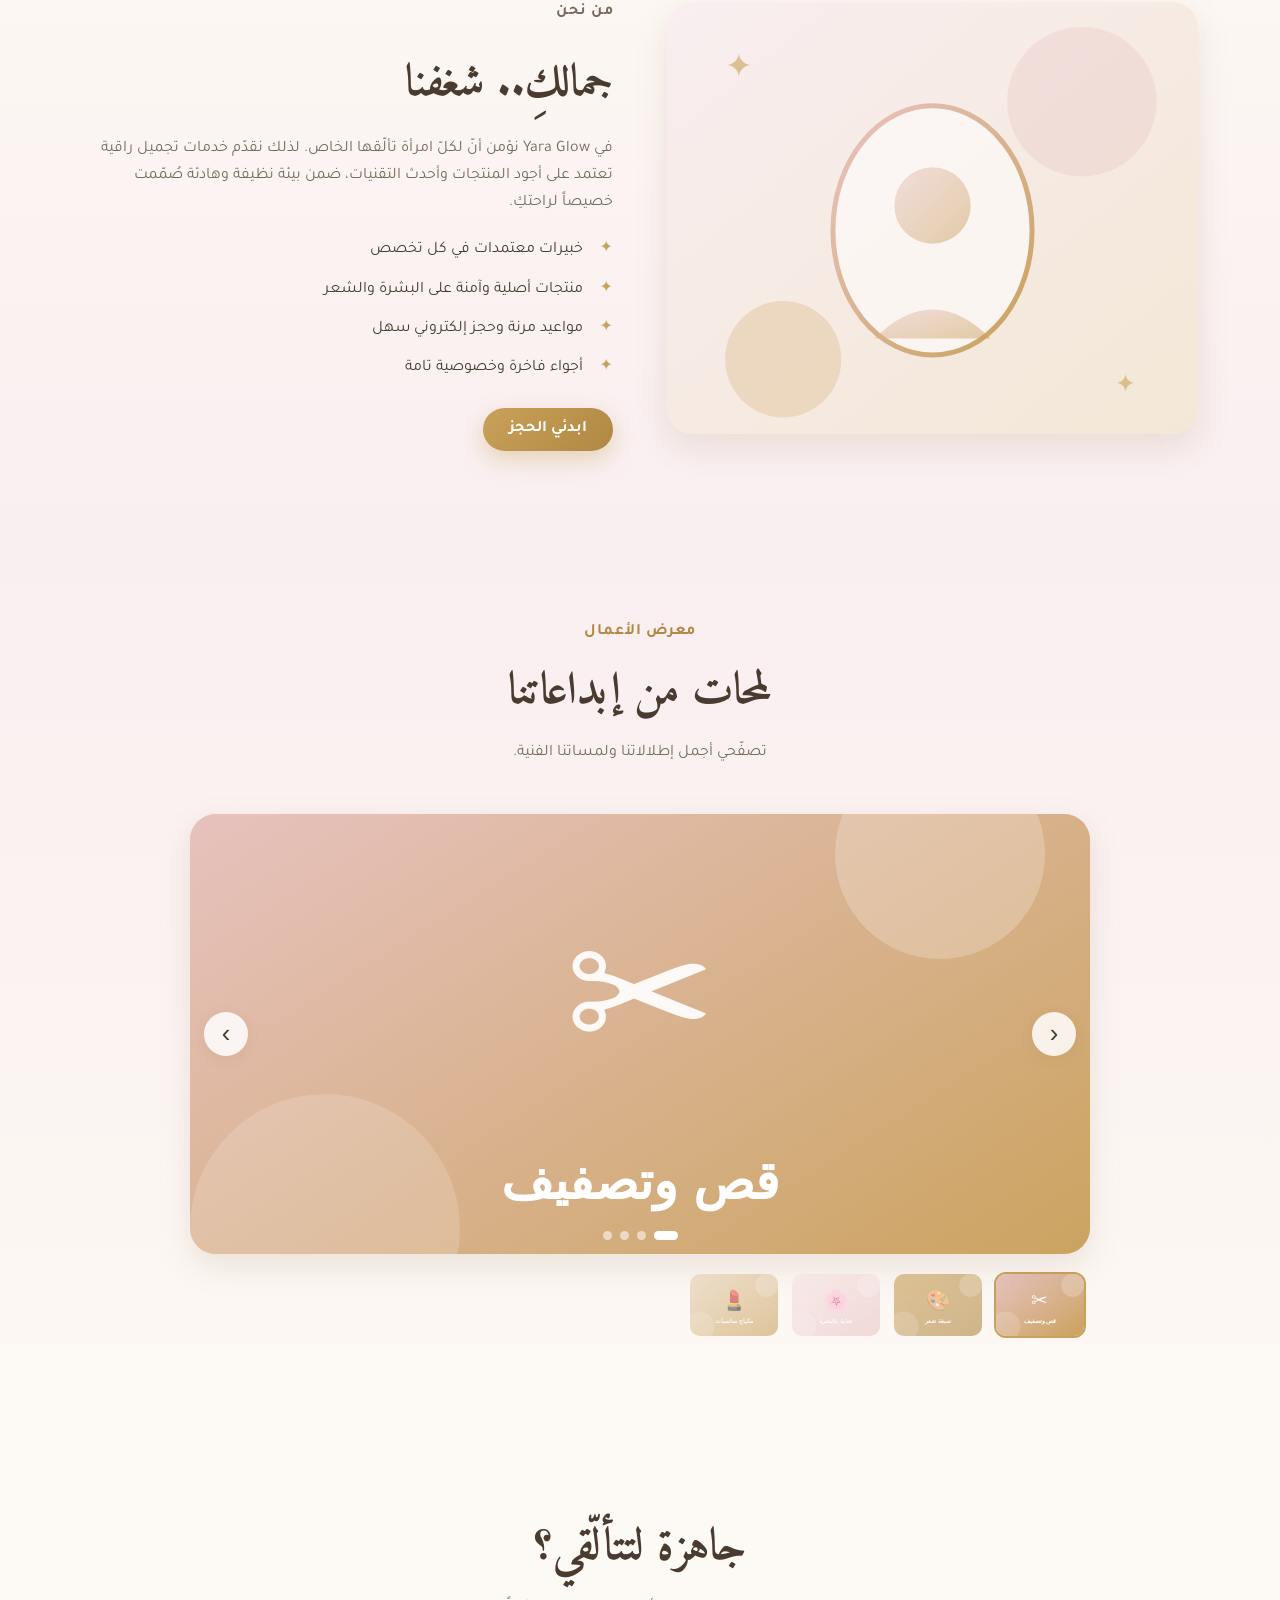
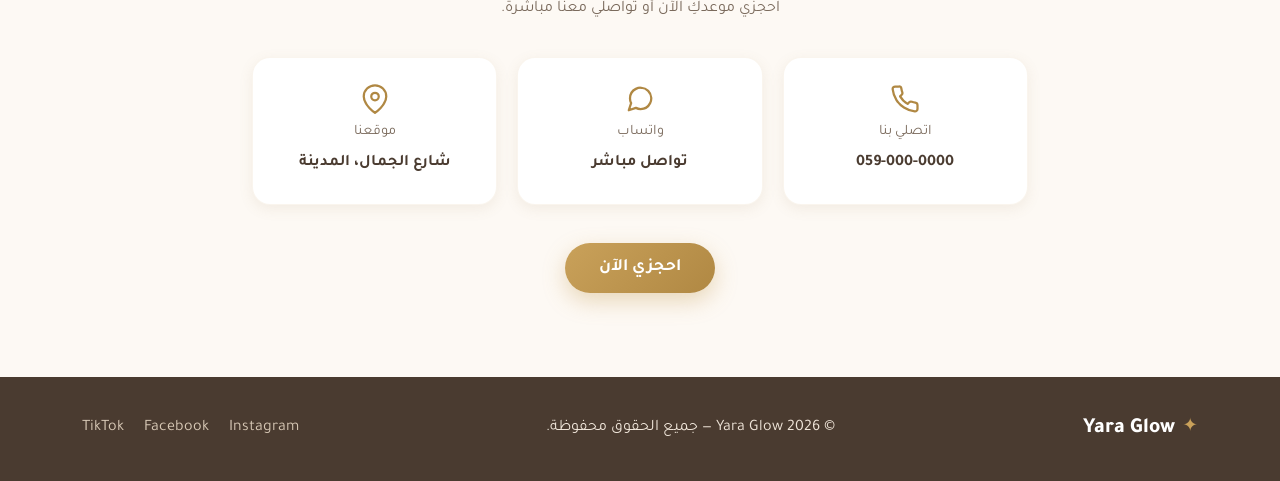
==== commit b91d38c5: "تسجيل دخول باسم مستخدم/كلمة مرور مع صلاحيات + أيقونات SVG + إخفاء رابط اللوحة من الفوتر - مصادقة خاد" ====
--- a/index.html
+++ b/index.html
@@ -8,7 +8,7 @@
   <link rel="preconnect" href="https://fonts.googleapis.com" />
   <link rel="preconnect" href="https://fonts.gstatic.com" crossorigin />
   <link href="https://fonts.googleapis.com/css2?family=Tajawal:wght@300;400;500;700;800&family=Amiri:wght@400;700&display=swap" rel="stylesheet" />
-  <link rel="stylesheet" href="css/styles.css?v=9" />
+  <link rel="stylesheet" href="css/styles.css?v=13" />
 </head>
 <body>
 
@@ -114,17 +114,17 @@
       <p>احجزي موعدكِ الآن أو تواصلي معنا مباشرةً.</p>
       <div class="contact-info">
         <a href="tel:059-000-0000" class="contact-card" id="s-phoneLink">
-          <span class="ci-icon">📞</span>
+          <span class="ci-icon"><svg viewBox="0 0 24 24" fill="none" stroke="currentColor" stroke-width="1.8" stroke-linecap="round" stroke-linejoin="round"><path d="M22 16.92v3a2 2 0 0 1-2.18 2 19.79 19.79 0 0 1-8.63-3.07 19.5 19.5 0 0 1-6-6 19.79 19.79 0 0 1-3.07-8.67A2 2 0 0 1 4.11 2h3a2 2 0 0 1 2 1.72c.13.96.36 1.9.7 2.81a2 2 0 0 1-.45 2.11L8.09 9.91a16 16 0 0 0 6 6l1.27-1.27a2 2 0 0 1 2.11-.45c.9.34 1.85.57 2.81.7A2 2 0 0 1 22 16.92z"/></svg></span>
           <span class="ci-label">اتصلي بنا</span>
           <span class="ci-value" id="s-contactPhone">059-000-0000</span>
         </a>
         <a href="https://wa.me/970590000000" class="contact-card" id="s-whatsappLink" target="_blank" rel="noopener">
-          <span class="ci-icon">💬</span>
+          <span class="ci-icon"><svg viewBox="0 0 24 24" fill="none" stroke="currentColor" stroke-width="1.8" stroke-linecap="round" stroke-linejoin="round"><path d="M21 11.5a8.38 8.38 0 0 1-.9 3.8 8.5 8.5 0 0 1-7.6 4.7 8.38 8.38 0 0 1-3.8-.9L3 21l1.9-5.7a8.38 8.38 0 0 1-.9-3.8 8.5 8.5 0 0 1 4.7-7.6 8.38 8.38 0 0 1 3.8-.9h.5a8.48 8.48 0 0 1 8 8v.5z"/></svg></span>
           <span class="ci-label">واتساب</span>
           <span class="ci-value">تواصل مباشر</span>
         </a>
         <div class="contact-card">
-          <span class="ci-icon">📍</span>
+          <span class="ci-icon"><svg viewBox="0 0 24 24" fill="none" stroke="currentColor" stroke-width="1.8" stroke-linecap="round" stroke-linejoin="round"><path d="M21 10c0 7-9 13-9 13s-9-6-9-13a9 9 0 0 1 18 0z"/><circle cx="12" cy="10" r="3"/></svg></span>
           <span class="ci-label">موقعنا</span>
           <span class="ci-value" id="s-contactAddress">شارع الجمال، المدينة</span>
         </div>
@@ -145,7 +145,6 @@
         <a href="#" aria-label="إنستغرام">Instagram</a>
         <a href="#" aria-label="فيسبوك">Facebook</a>
         <a href="#" aria-label="تيك توك">TikTok</a>
-        <a href="admin.html" aria-label="لوحة التحكم">لوحة التحكم</a>
       </div>
     </div>
   </footer>
@@ -234,7 +233,8 @@
     </div>
   </div>
 
-  <script src="js/data.js?v=9"></script>
-  <script src="js/app.js?v=9"></script>
+  <script src="js/cloud.js?v=13"></script>
+  <script src="js/data.js?v=13"></script>
+  <script src="js/app.js?v=13"></script>
 </body>
 </html>
--- a/css/styles.css
+++ b/css/styles.css
@@ -268,7 +268,10 @@
   border: 1px solid rgba(201,161,90,.1); transition: transform .2s, box-shadow .2s;
 }
 a.contact-card:hover { transform: translateY(-4px); box-shadow: var(--shadow-md); }
-.ci-icon { font-size: 1.8rem; }
+.ci-icon { font-size: 1.8rem; color: var(--gold-dark); display: inline-flex; }
+.ci-icon svg { width: 30px; height: 30px; }
+/* inline icon in text */
+.i-clock { width: 1em; height: 1em; vertical-align: -2px; display: inline-block; }
 .ci-label { color: var(--ink-soft); font-size: .9rem; }
 .ci-value { font-weight: 700; }
 
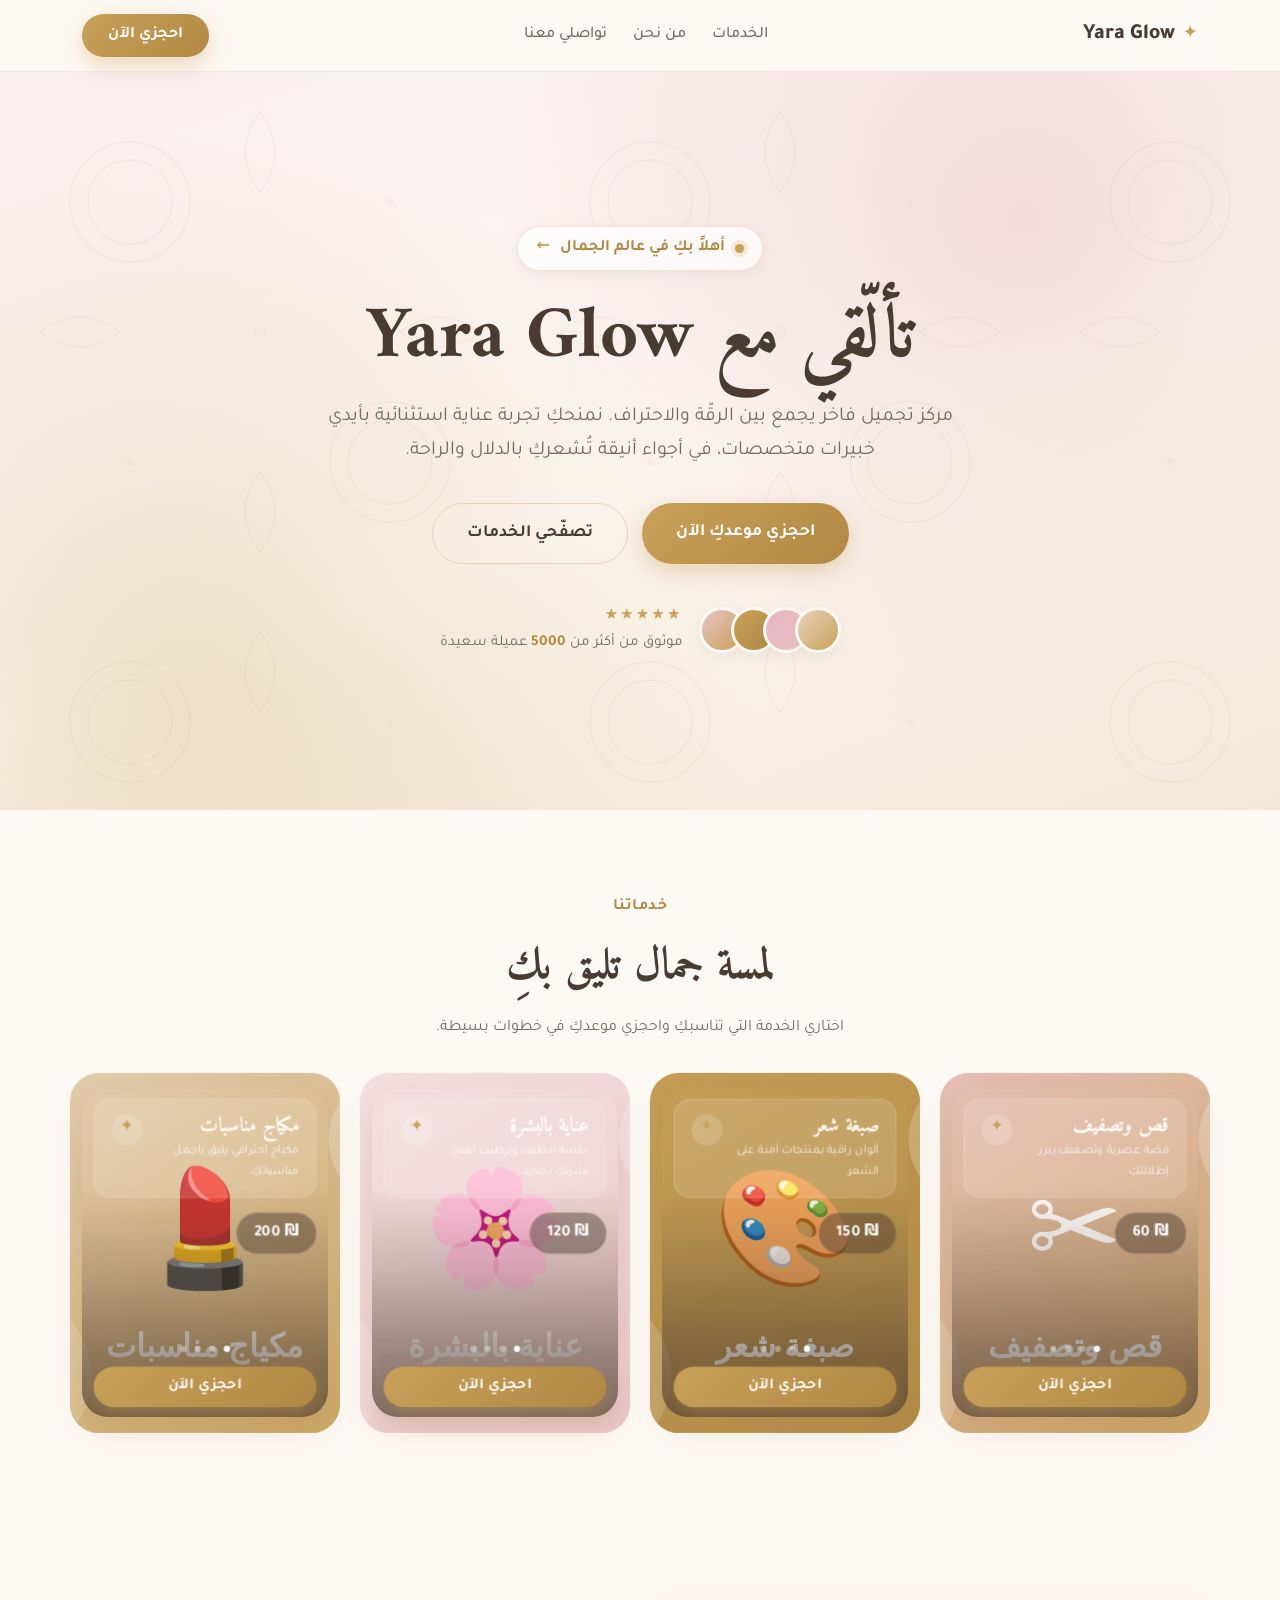
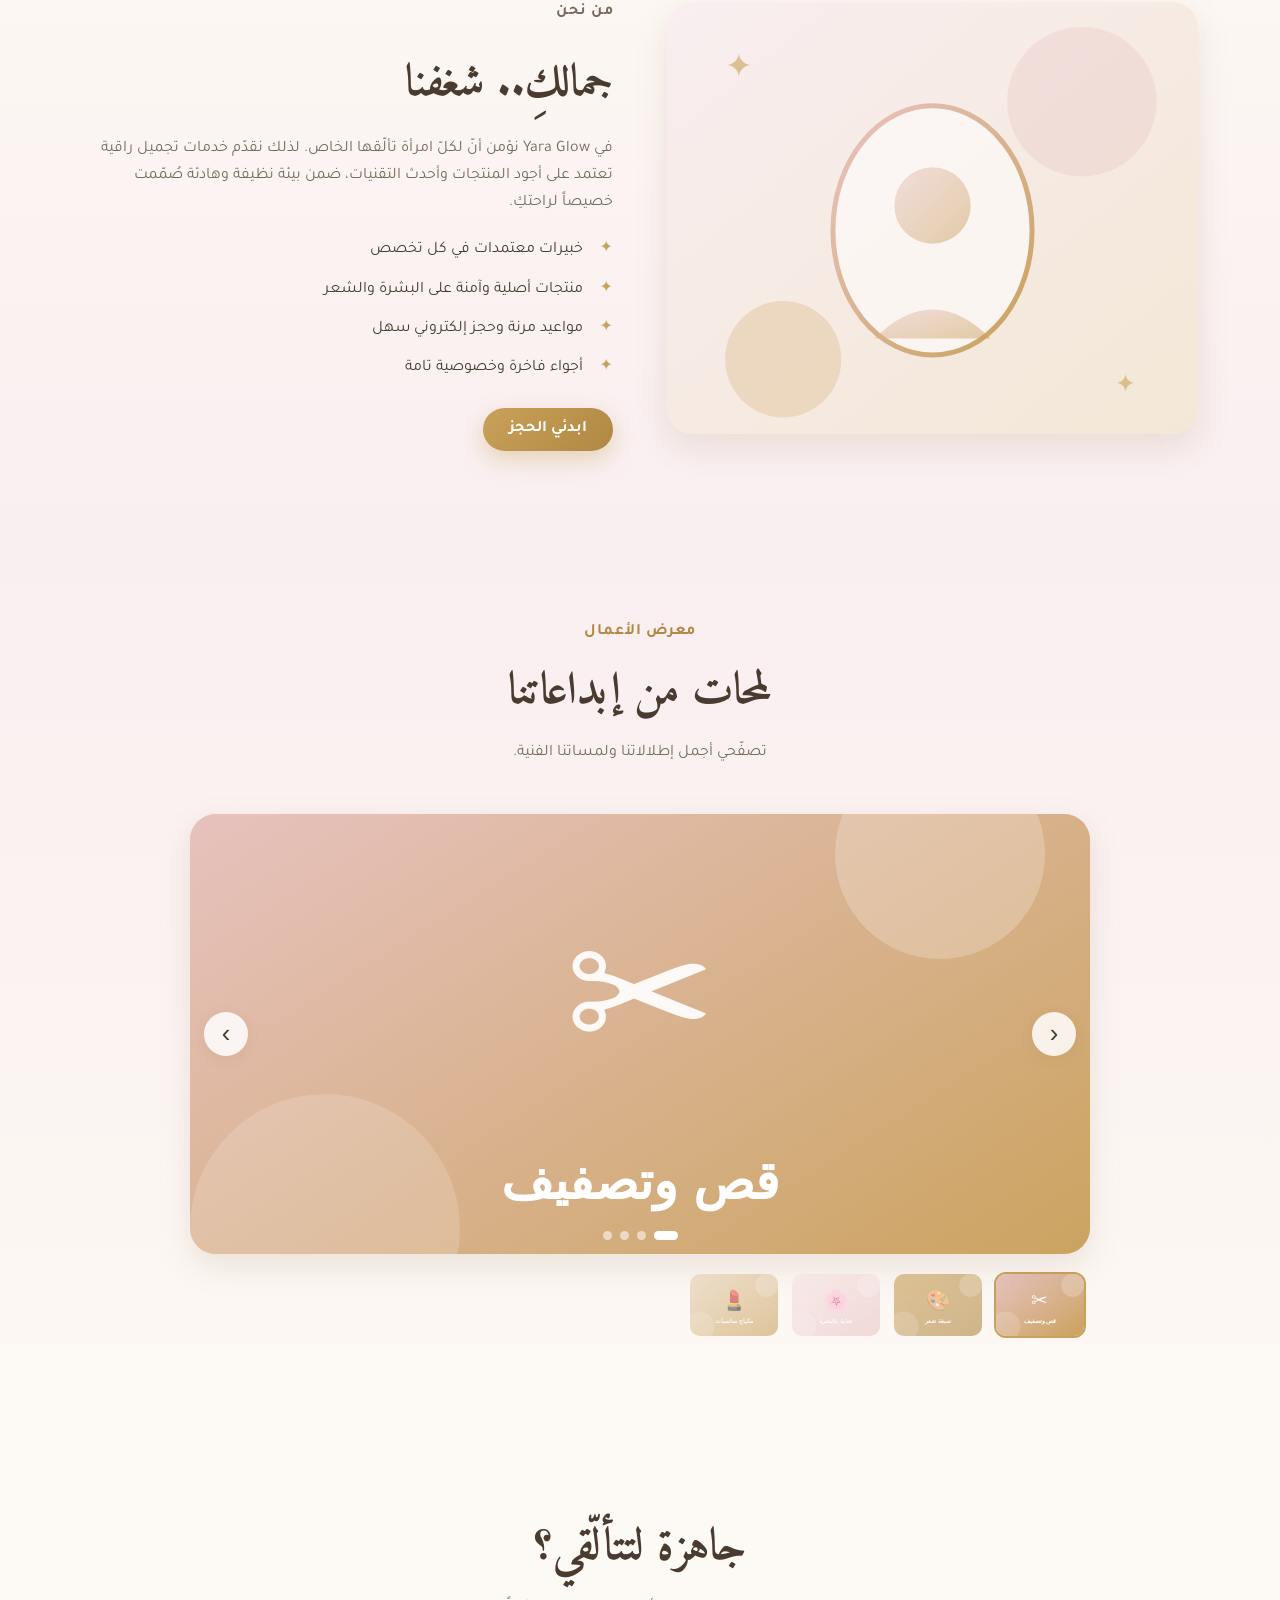
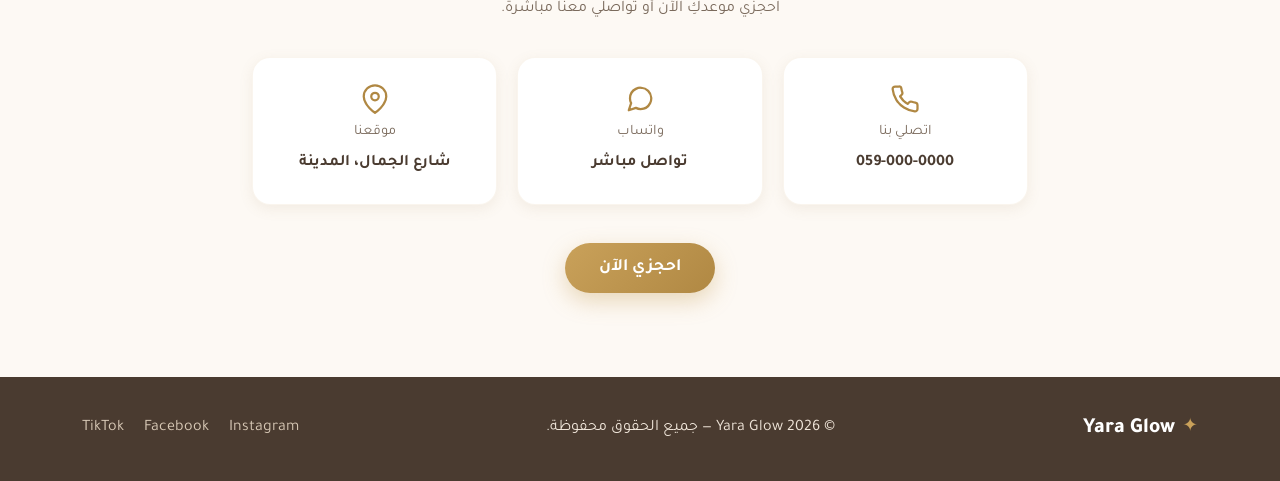
==== commit 3101fcfa: "إعادة تصميم الهيرو بمظهر مركزي (hero-01) + شريط شعارات قابل للرفع من اللوحة - هيرو مركزي: شارة علوية" ====
--- a/index.html
+++ b/index.html
@@ -8,7 +8,7 @@
   <link rel="preconnect" href="https://fonts.googleapis.com" />
   <link rel="preconnect" href="https://fonts.gstatic.com" crossorigin />
   <link href="https://fonts.googleapis.com/css2?family=Tajawal:wght@300;400;500;700;800&family=Amiri:wght@400;700&display=swap" rel="stylesheet" />
-  <link rel="stylesheet" href="css/styles.css?v=13" />
+  <link rel="stylesheet" href="css/styles.css?v=16" />
 </head>
 <body>
 
@@ -28,25 +28,44 @@
     </div>
   </header>
 
-  <!-- ===== Hero ===== -->
+  <!-- ===== Hero (centered) ===== -->
   <section class="hero">
     <div class="hero-overlay"></div>
-    <div class="container hero-content">
-      <p class="hero-eyebrow" id="s-heroEyebrow">أهلاً بكِ في عالم الجمال</p>
+    <div class="container hero-content hero-centered">
+      <a href="#services" class="hero-pill">
+        <span class="hero-pill-dot"></span>
+        <span id="s-heroEyebrow">أهلاً بكِ في عالم الجمال</span>
+        <span class="hero-pill-arrow" aria-hidden="true">←</span>
+      </a>
       <h1 class="hero-title" id="s-heroTitle">تألّقي مع <span>Yara Glow</span></h1>
       <p class="hero-sub" id="s-heroSub">
         مركز تجميل فاخر يجمع بين الرقّة والاحتراف. نمنحكِ تجربة عناية استثنائية
         بأيدي خبيرات متخصصات، في أجواء أنيقة تُشعركِ بالدلال والراحة.
       </p>
-      <div class="hero-actions">
+      <div class="hero-actions hero-actions-center">
         <button class="btn btn-primary btn-lg" data-open-booking>احجزي موعدكِ الآن</button>
         <a href="#services" class="btn btn-ghost btn-lg">تصفّحي الخدمات</a>
       </div>
-      <div class="hero-badges">
-        <div class="badge"><strong>+8</strong><span>سنوات خبرة</span></div>
-        <div class="badge"><strong>+5000</strong><span>عميلة سعيدة</span></div>
-        <div class="badge"><strong>4</strong><span>خبيرات متخصصات</span></div>
-      </div>
+      <div class="hero-social">
+        <div class="hero-avatars">
+          <span class="hero-avatar a1"></span>
+          <span class="hero-avatar a2"></span>
+          <span class="hero-avatar a3"></span>
+          <span class="hero-avatar a4"></span>
+        </div>
+        <div class="hero-social-text">
+          <div class="hero-stars" aria-label="تقييم 5 من 5">★★★★★</div>
+          <p>موثوق من أكثر من <strong>5000</strong> عميلة سعيدة</p>
+        </div>
+      </div>
+    </div>
+  </section>
+
+  <!-- ===== Brand logos ===== -->
+  <section class="brands" id="brands" hidden>
+    <div class="container">
+      <p class="brands-title">شركاؤنا وعلاماتنا الموثوقة</p>
+      <div class="brands-track" id="brandsTrack"></div>
     </div>
   </section>
 
@@ -66,7 +85,7 @@
   <section class="about" id="about">
     <div class="container about-inner">
       <div class="about-media">
-        <img src="assets/about.svg" alt="أجواء مركز Yara Glow الأنيقة" loading="lazy" />
+        <img id="s-aboutImage" src="assets/about.svg" alt="أجواء مركز Yara Glow الأنيقة" loading="lazy" />
       </div>
       <div class="about-text">
         <p class="section-eyebrow">من نحن</p>
@@ -233,8 +252,8 @@
     </div>
   </div>
 
-  <script src="js/cloud.js?v=13"></script>
-  <script src="js/data.js?v=13"></script>
-  <script src="js/app.js?v=13"></script>
+  <script src="js/cloud.js?v=16"></script>
+  <script src="js/data.js?v=16"></script>
+  <script src="js/app.js?v=16"></script>
 </body>
 </html>
--- a/css/styles.css
+++ b/css/styles.css
@@ -107,17 +107,52 @@
   background-size: 520px; opacity: .5; pointer-events: none;
 }
 .hero-content { position: relative; max-width: 720px; }
+/* centered hero (hero-01 style) */
+.hero-centered { max-width: 860px; margin-inline: auto; text-align: center; display: flex; flex-direction: column; align-items: center; }
+.hero-pill {
+  display: inline-flex; align-items: center; gap: 10px; font-weight: 700;
+  color: var(--gold-dark); background: rgba(255,255,255,.7);
+  padding: 8px 18px; border-radius: 999px; margin-bottom: 26px;
+  box-shadow: var(--shadow-sm); border: 1px solid rgba(201,161,90,.25);
+  transition: transform .18s, box-shadow .2s;
+}
+.hero-pill:hover { transform: translateY(-2px); box-shadow: var(--shadow-md); }
+.hero-pill-dot { width: 9px; height: 9px; border-radius: 50%; background: var(--gold); box-shadow: 0 0 0 4px rgba(201,161,90,.18); }
+.hero-pill-arrow { color: var(--gold); font-weight: 800; }
 .hero-eyebrow {
   display: inline-block; font-weight: 700; letter-spacing: .5px;
   color: var(--gold-dark); background: rgba(255,255,255,.6);
   padding: 6px 16px; border-radius: 999px; margin-bottom: 18px;
   box-shadow: var(--shadow-sm);
 }
-.hero-title { font-family: var(--font-display); font-size: clamp(2.6rem, 6vw, 4.4rem); line-height: 1.15; font-weight: 700; margin-bottom: 18px; }
+.hero-title { font-family: var(--font-display); font-size: clamp(2.6rem, 6vw, 4.6rem); line-height: 1.14; font-weight: 700; margin-bottom: 20px; }
 .hero-title span { color: var(--gold-dark); }
-.hero-sub { font-size: clamp(1.02rem, 2.2vw, 1.22rem); color: var(--ink-soft); max-width: 600px; margin-bottom: 30px; }
+.hero-sub { font-size: clamp(1.02rem, 2.2vw, 1.24rem); color: var(--ink-soft); max-width: 640px; margin: 0 auto 34px; }
 .hero-actions { display: flex; flex-wrap: wrap; gap: 14px; margin-bottom: 40px; }
+.hero-actions-center { justify-content: center; }
 .hero-badges { display: flex; flex-wrap: wrap; gap: 30px; }
+
+/* social proof */
+.hero-social { display: flex; align-items: center; justify-content: center; gap: 16px; flex-wrap: wrap; }
+.hero-avatars { display: flex; direction: ltr; }
+.hero-avatar { width: 46px; height: 46px; border-radius: 50%; border: 3px solid var(--beige-50); margin-inline-start: -14px; box-shadow: var(--shadow-sm); }
+.hero-avatar:first-child { margin-inline-start: 0; }
+.hero-avatar.a1 { background: linear-gradient(135deg, var(--rose), var(--gold)); }
+.hero-avatar.a2 { background: linear-gradient(135deg, var(--gold), var(--gold-dark)); }
+.hero-avatar.a3 { background: linear-gradient(135deg, #e8b4c4, var(--rose)); }
+.hero-avatar.a4 { background: linear-gradient(135deg, var(--sand), var(--gold)); }
+.hero-social-text { text-align: start; }
+.hero-stars { color: var(--gold); letter-spacing: 2px; font-size: .95rem; }
+.hero-social-text p { color: var(--ink-soft); font-size: .95rem; }
+.hero-social-text strong { color: var(--gold-dark); }
+
+/* brand logos strip */
+.brands { padding-block: 40px; background: var(--beige-50); border-block: 1px solid rgba(201,161,90,.12); }
+.brands-title { text-align: center; color: var(--ink-soft); font-size: .95rem; margin-bottom: 22px; }
+.brands-track { display: flex; flex-wrap: wrap; align-items: center; justify-content: center; gap: 30px 48px; }
+.brand-item { height: 46px; display: flex; align-items: center; }
+.brand-item img { max-height: 46px; max-width: 140px; width: auto; object-fit: contain; filter: grayscale(1); opacity: .7; transition: filter .2s, opacity .2s; }
+.brand-item img:hover { filter: grayscale(0); opacity: 1; }
 .badge { display: flex; flex-direction: column; }
 .badge strong { font-size: 1.7rem; color: var(--gold-dark); font-family: var(--font-display); }
 .badge span { color: var(--ink-soft); font-size: .92rem; }
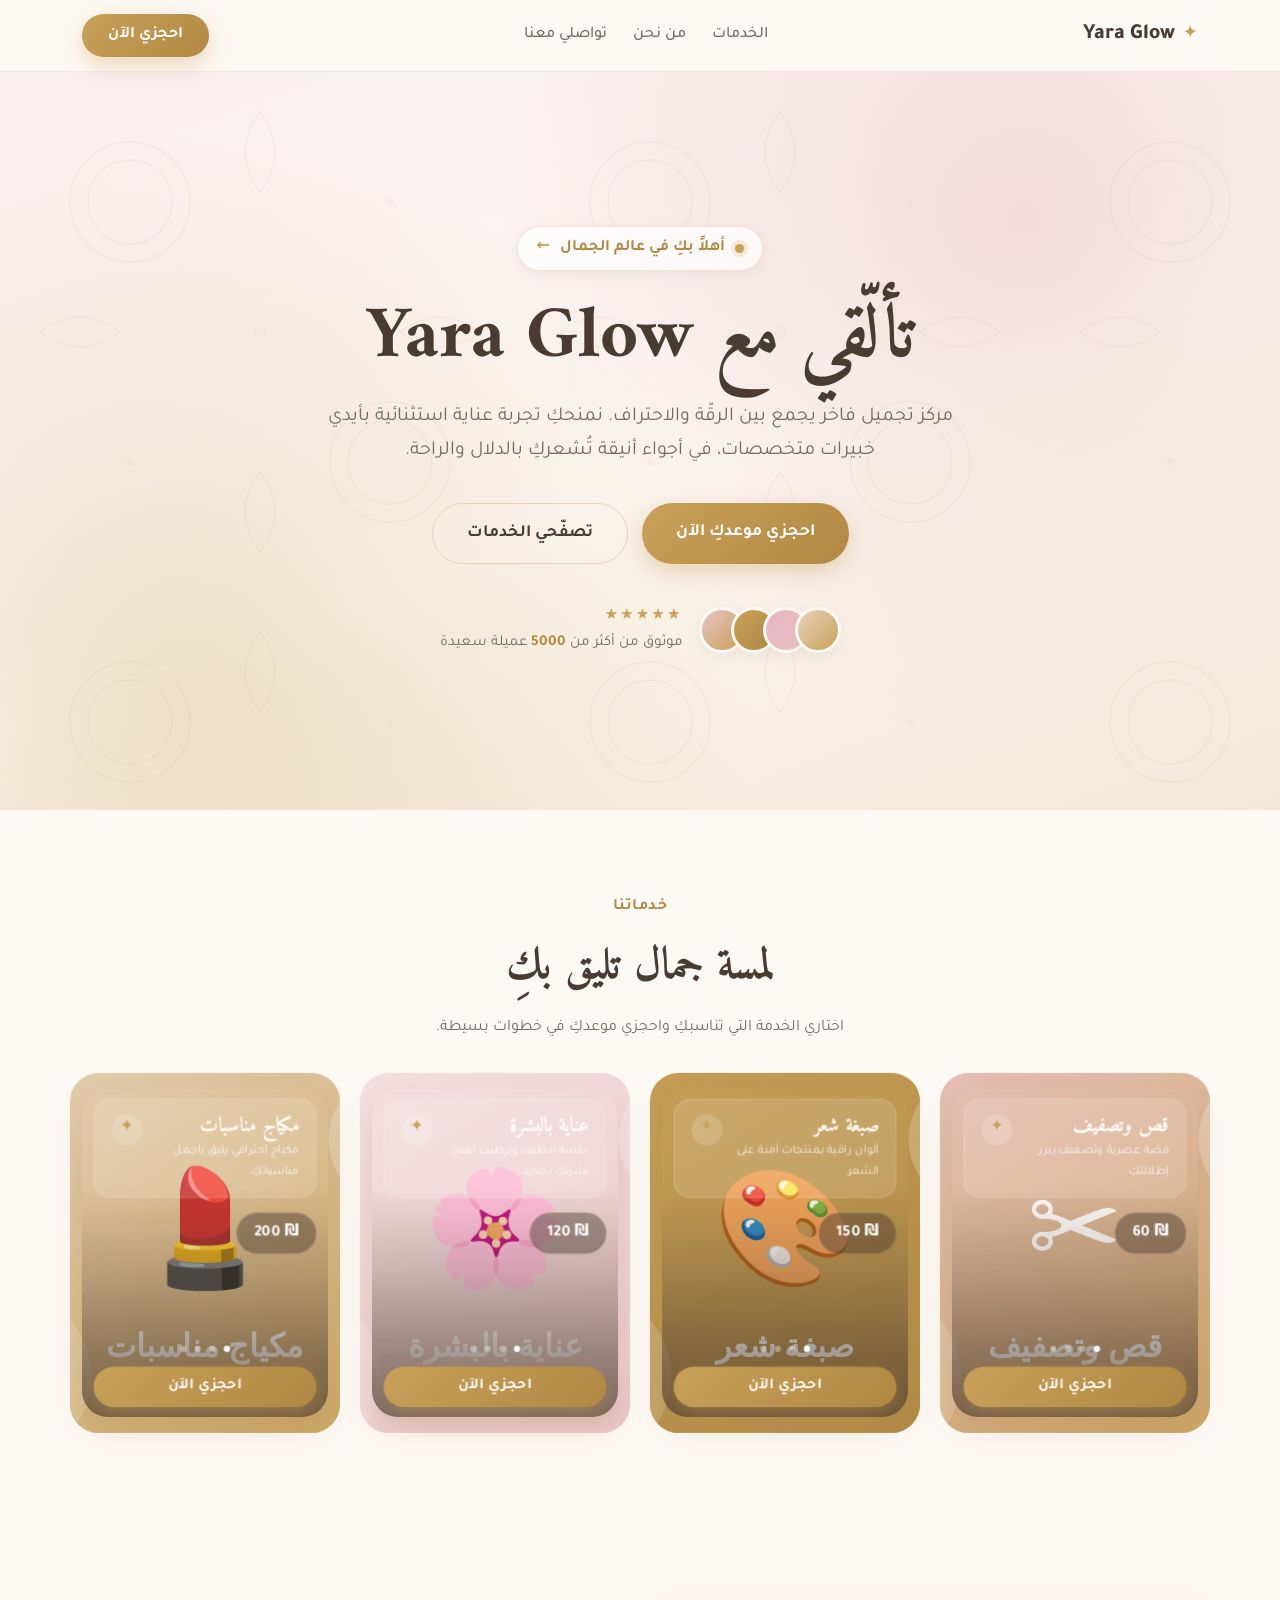
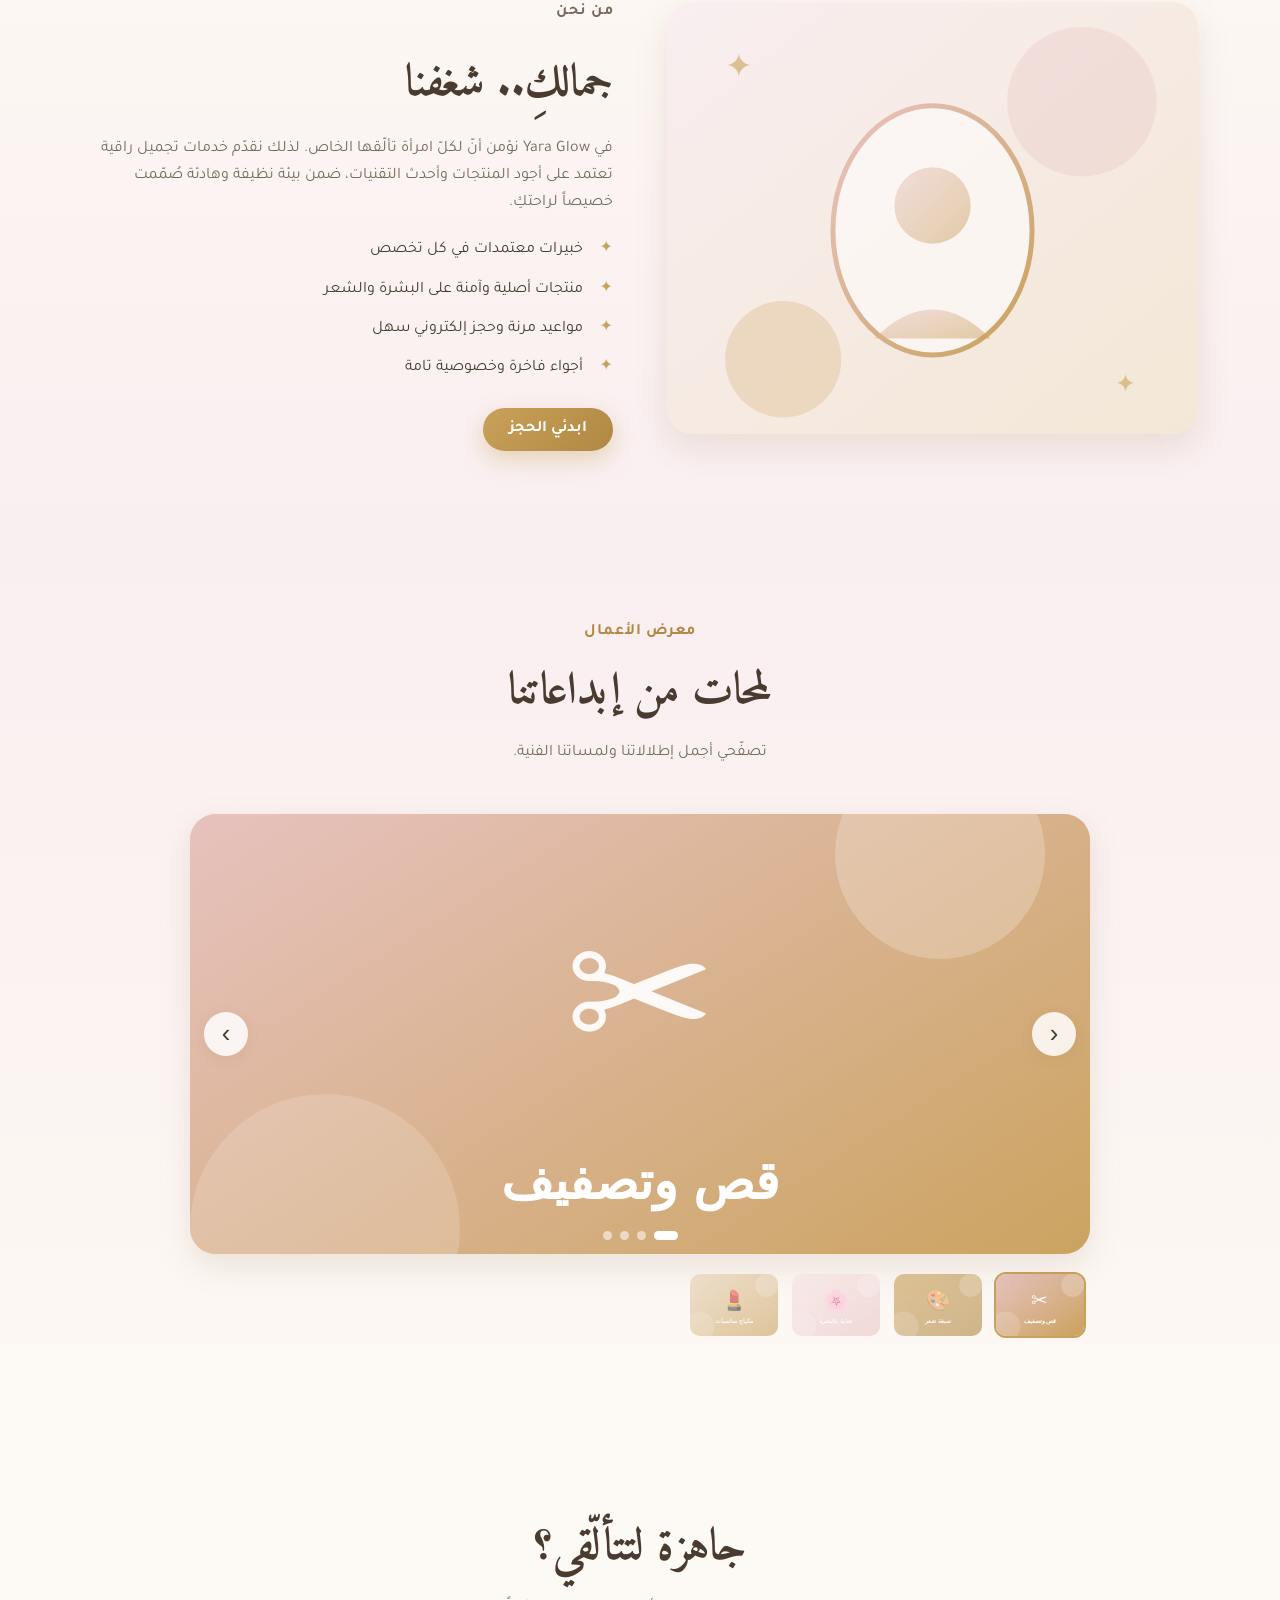
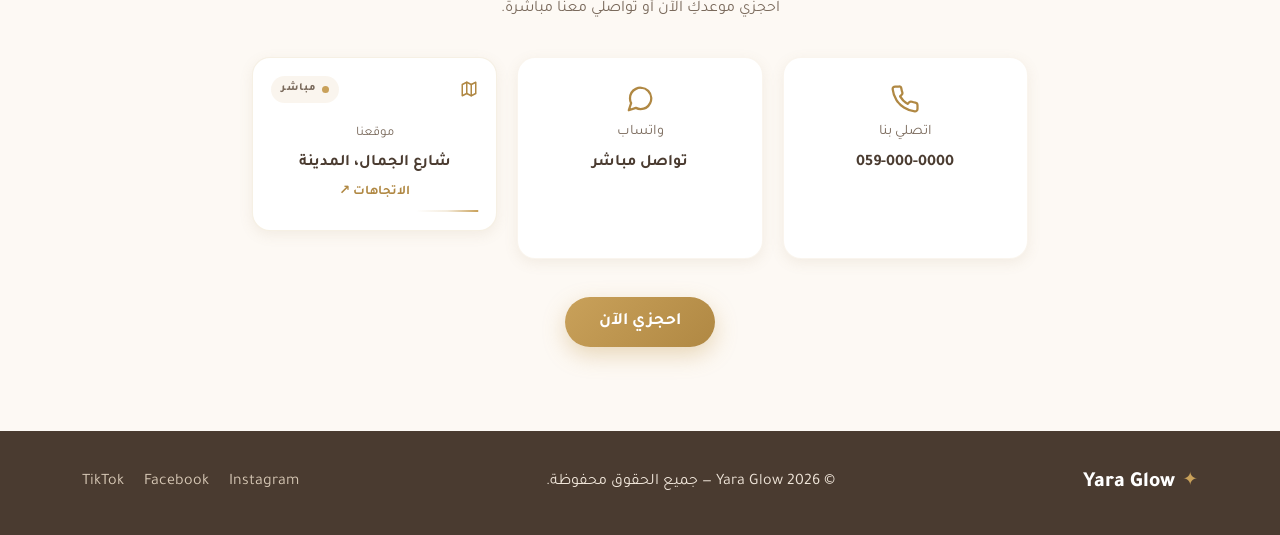
==== commit 4544cf54: "استبدال بطاقة الموقع ببطاقة خريطة تفاعلية قابلة للتوسّع بثيم الموقع - بطاقة موقع بإمالة 3D عند التمر" ====
--- a/index.html
+++ b/index.html
@@ -8,7 +8,7 @@
   <link rel="preconnect" href="https://fonts.googleapis.com" />
   <link rel="preconnect" href="https://fonts.gstatic.com" crossorigin />
   <link href="https://fonts.googleapis.com/css2?family=Tajawal:wght@300;400;500;700;800&family=Amiri:wght@400;700&display=swap" rel="stylesheet" />
-  <link rel="stylesheet" href="css/styles.css?v=16" />
+  <link rel="stylesheet" href="css/styles.css?v=17" />
 </head>
 <body>
 
@@ -142,10 +142,46 @@
           <span class="ci-label">واتساب</span>
           <span class="ci-value">تواصل مباشر</span>
         </a>
-        <div class="contact-card">
-          <span class="ci-icon"><svg viewBox="0 0 24 24" fill="none" stroke="currentColor" stroke-width="1.8" stroke-linecap="round" stroke-linejoin="round"><path d="M21 10c0 7-9 13-9 13s-9-6-9-13a9 9 0 0 1 18 0z"/><circle cx="12" cy="10" r="3"/></svg></span>
-          <span class="ci-label">موقعنا</span>
-          <span class="ci-value" id="s-contactAddress">شارع الجمال، المدينة</span>
+        <div class="map-card" id="mapCard" role="button" tabindex="0" aria-label="موقعنا — اضغطي للتوسيع">
+          <div class="map-inner" id="mapInner">
+            <div class="map-canvas" aria-hidden="true">
+              <svg class="map-streets" preserveAspectRatio="none" viewBox="0 0 240 160">
+                <rect width="240" height="160" class="map-bg" />
+                <line x1="0" y1="56" x2="240" y2="56" class="road main" />
+                <line x1="0" y1="104" x2="240" y2="104" class="road main" />
+                <line x1="72" y1="0" x2="72" y2="160" class="road main v" />
+                <line x1="168" y1="0" x2="168" y2="160" class="road main v" />
+                <line x1="0" y1="32" x2="240" y2="32" class="road sub" />
+                <line x1="0" y1="80" x2="240" y2="80" class="road sub" />
+                <line x1="0" y1="128" x2="240" y2="128" class="road sub" />
+                <line x1="36" y1="0" x2="36" y2="160" class="road sub" />
+                <line x1="108" y1="0" x2="108" y2="160" class="road sub" />
+                <line x1="204" y1="0" x2="204" y2="160" class="road sub" />
+                <rect x="24" y="64" width="34" height="30" rx="3" class="bldg" />
+                <rect x="84" y="22" width="28" height="24" rx="3" class="bldg" />
+                <rect x="180" y="112" width="40" height="30" rx="3" class="bldg" />
+                <rect x="196" y="30" width="24" height="40" rx="3" class="bldg" />
+                <rect x="12" y="92" width="20" height="20" rx="3" class="bldg" />
+                <rect x="176" y="12" width="34" height="18" rx="3" class="bldg" />
+              </svg>
+              <span class="map-pin">
+                <svg width="30" height="30" viewBox="0 0 24 24" fill="none"><path d="M12 2C8.13 2 5 5.13 5 9c0 5.25 7 13 7 13s7-7.75 7-13c0-3.87-3.13-7-7-7z" fill="currentColor"/><circle cx="12" cy="9" r="2.5" fill="#fff"/></svg>
+              </span>
+            </div>
+            <div class="map-content">
+              <div class="map-head">
+                <span class="map-icon"><svg width="18" height="18" viewBox="0 0 24 24" fill="none" stroke="currentColor" stroke-width="2" stroke-linecap="round" stroke-linejoin="round"><polygon points="3 6 9 3 15 6 21 3 21 18 15 21 9 18 3 21"/><line x1="9" x2="9" y1="3" y2="18"/><line x1="15" x2="15" y1="6" y2="21"/></svg></span>
+                <span class="map-live"><i></i> مباشر</span>
+              </div>
+              <div class="map-foot">
+                <span class="ci-label">موقعنا</span>
+                <h3 class="map-loc" id="s-contactAddress">شارع الجمال، المدينة</h3>
+                <a class="map-directions" id="mapDirections" href="#" target="_blank" rel="noopener">الاتجاهات ↗</a>
+                <div class="map-underline"></div>
+              </div>
+            </div>
+          </div>
+          <p class="map-hint">اضغطي للتوسيع</p>
         </div>
       </div>
       <button class="btn btn-primary btn-lg" data-open-booking>احجزي الآن</button>
@@ -252,8 +288,8 @@
     </div>
   </div>
 
-  <script src="js/cloud.js?v=16"></script>
-  <script src="js/data.js?v=16"></script>
-  <script src="js/app.js?v=16"></script>
+  <script src="js/cloud.js?v=17"></script>
+  <script src="js/data.js?v=17"></script>
+  <script src="js/app.js?v=17"></script>
 </body>
 </html>
--- a/css/styles.css
+++ b/css/styles.css
@@ -310,6 +310,64 @@
 .ci-label { color: var(--ink-soft); font-size: .9rem; }
 .ci-value { font-weight: 700; }
 
+/* ===== Interactive location map card ===== */
+.map-card {
+  perspective: 1000px; cursor: pointer; align-self: stretch;
+  display: flex; flex-direction: column; align-items: stretch;
+}
+.map-inner {
+  position: relative; overflow: hidden; border-radius: var(--radius);
+  background: var(--white); border: 1px solid rgba(201,161,90,.16);
+  box-shadow: var(--shadow-sm); transform-style: preserve-3d;
+  transition: transform .25s ease, box-shadow .25s ease;
+  min-height: 130px;
+}
+.map-card:hover .map-inner { box-shadow: var(--shadow-md); }
+.map-canvas {
+  position: absolute; inset: 0; opacity: 0; transition: opacity .4s ease;
+  pointer-events: none; background: var(--beige-100);
+}
+.map-card.is-expanded .map-canvas { opacity: 1; }
+.map-streets { position: absolute; inset: 0; width: 100%; height: 100%; }
+.map-streets .map-bg { fill: var(--beige-100); }
+.map-streets .road { stroke: var(--ink); stroke-opacity: .14; }
+.map-streets .road.main { stroke-width: 4; stroke-opacity: .2; }
+.map-streets .road.sub { stroke-width: 1.5; stroke-opacity: .09; }
+.map-streets .bldg { fill: var(--sand); fill-opacity: .5; stroke: var(--gold); stroke-opacity: .18; }
+.map-pin {
+  position: absolute; top: 46%; left: 50%; transform: translate(-50%,-50%) scale(0);
+  color: var(--gold-dark); filter: drop-shadow(0 4px 8px rgba(176,136,67,.4));
+  transition: transform .4s cubic-bezier(.34,1.56,.64,1) .15s;
+}
+.map-card.is-expanded .map-pin { transform: translate(-50%,-50%) scale(1); }
+
+.map-content {
+  position: relative; z-index: 2; height: 100%;
+  display: flex; flex-direction: column; justify-content: space-between; gap: 18px;
+  padding: 18px; min-height: 130px;
+}
+.map-card.is-expanded .map-inner { min-height: 250px; }
+.map-card.is-expanded .map-content { min-height: 250px; }
+.map-head { display: flex; align-items: center; justify-content: space-between; }
+.map-icon { color: var(--gold-dark); display: inline-flex; transition: filter .3s; }
+.map-card:hover .map-icon { filter: drop-shadow(0 0 6px rgba(201,161,90,.55)); }
+.map-live {
+  display: inline-flex; align-items: center; gap: 6px; font-size: .68rem; font-weight: 800;
+  letter-spacing: 1px; color: var(--ink-soft); background: rgba(201,161,90,.1);
+  padding: 4px 10px; border-radius: 999px; backdrop-filter: blur(4px);
+}
+.map-live i { width: 7px; height: 7px; border-radius: 50%; background: var(--gold); animation: pulse 1.6s infinite; }
+.map-foot .ci-label { color: var(--ink-soft); font-size: .82rem; }
+.map-loc { font-family: var(--font); font-size: 1rem; font-weight: 700; color: var(--ink); margin: 2px 0; transition: transform .3s; }
+.map-card:hover .map-loc { transform: translateX(-4px); }
+.map-directions { display: inline-block; font-size: .82rem; font-weight: 700; color: var(--gold-dark); margin-bottom: 6px; }
+.map-directions:hover { text-decoration: underline; }
+.map-underline { height: 2px; background: linear-gradient(to left, var(--gold), rgba(201,161,90,.2), transparent); transform: scaleX(.3); transform-origin: right; transition: transform .4s ease; }
+.map-card:hover .map-underline, .map-card.is-expanded .map-underline { transform: scaleX(1); }
+.map-hint { text-align: center; font-size: .72rem; color: var(--ink-soft); margin-top: 8px; opacity: 0; transition: opacity .2s; }
+.map-card:hover .map-hint { opacity: 1; }
+.map-card.is-expanded .map-hint { opacity: 0; }
+
 /* ===== Footer ===== */
 .site-footer { background: var(--ink); color: #f0e6da; padding-block: 34px; }
 .footer-inner { display: flex; flex-wrap: wrap; align-items: center; justify-content: space-between; gap: 16px; }
